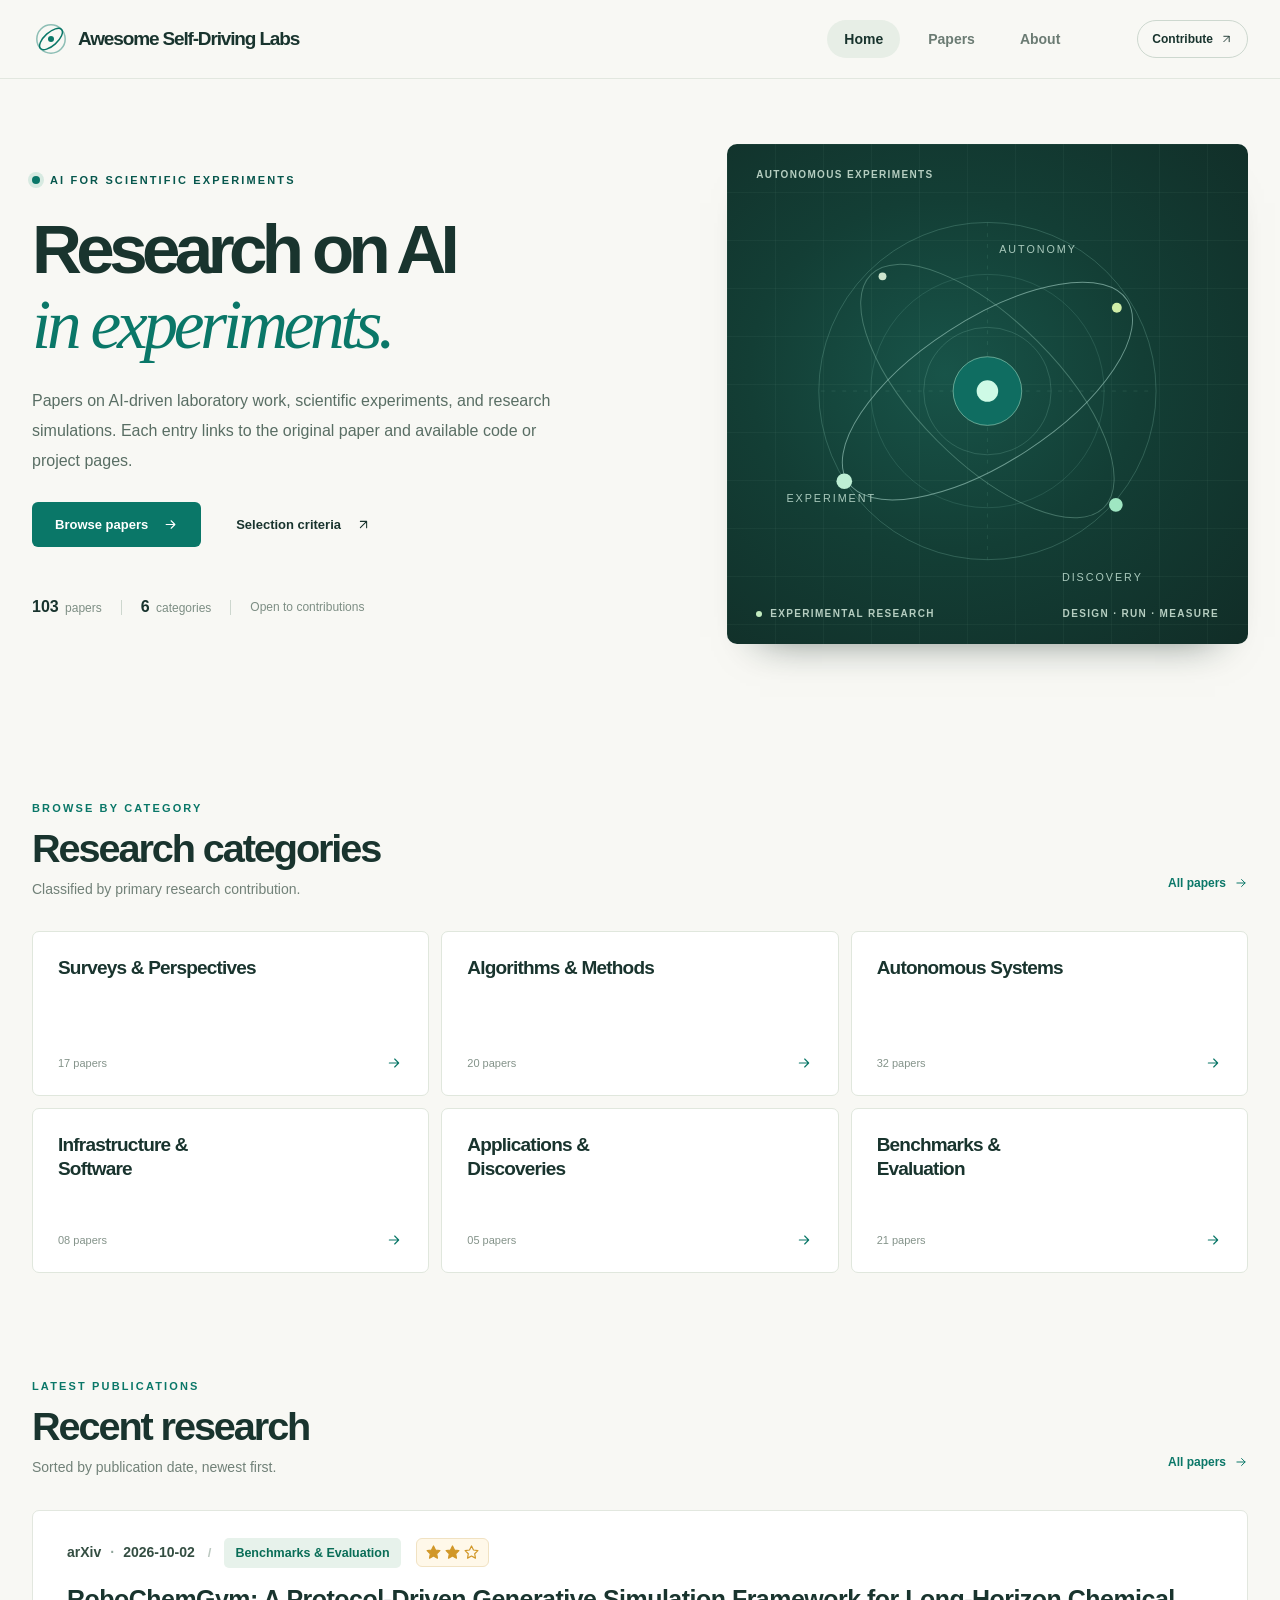
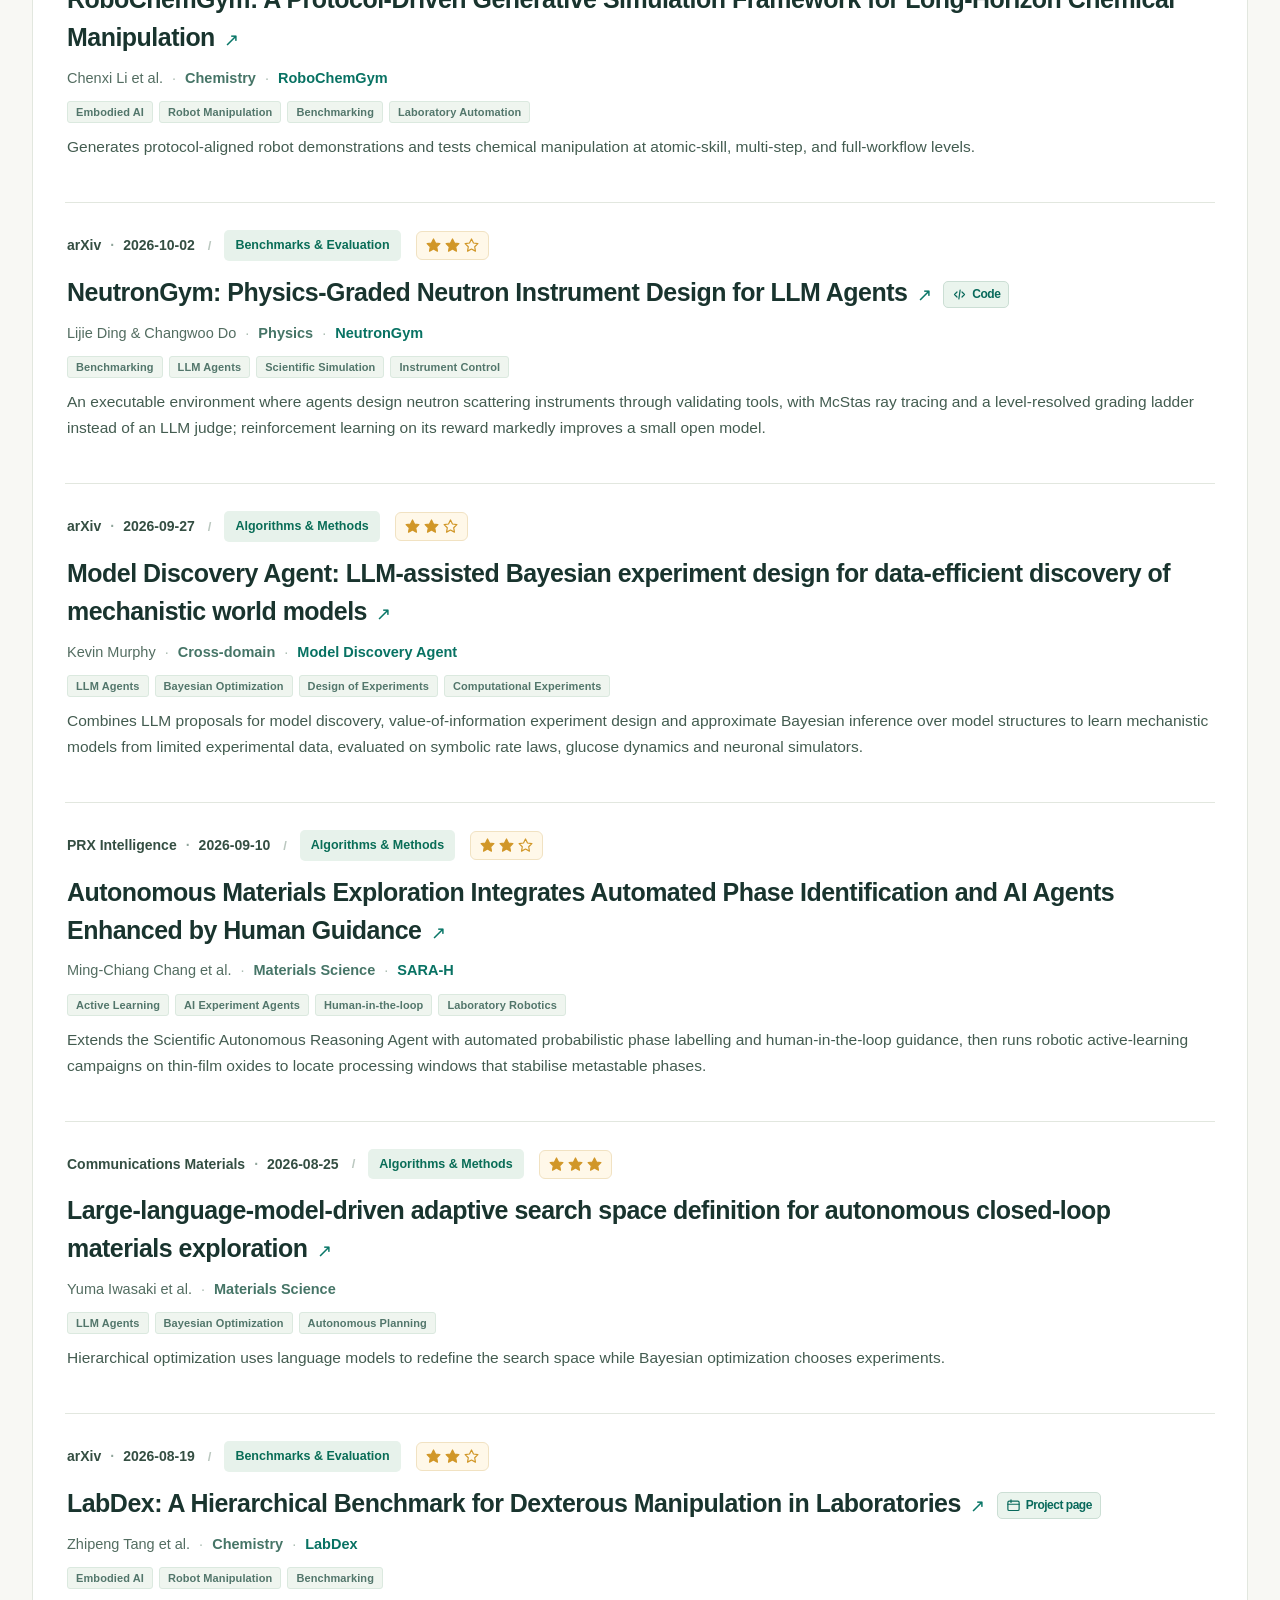
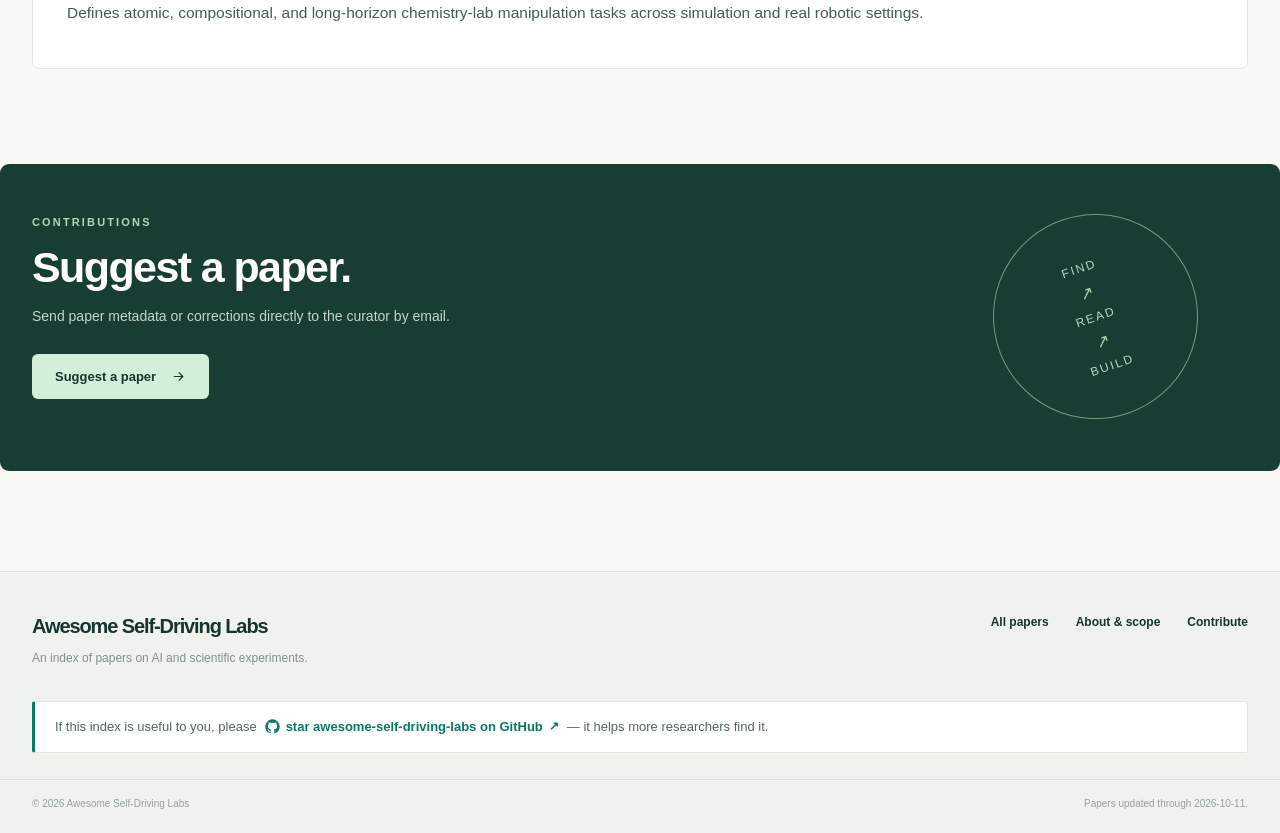
==== site/index.html @ 3bd7e4d7 "Add Awesome Self-Driving Labs paper collection site A curated index of 103 papers on AI for scientif" ====
<!doctype html><html lang="en"><head><meta charset="utf-8"><meta name="viewport" content="width=device-width, initial-scale=1"><meta name="color-scheme" content="light"><title>AI and scientific experiments · Awesome Self-Driving Labs</title><meta name="description" content="A curated index of papers on AI for real and simulated scientific experiments, laboratory robotics, and self-driving laboratories."><meta property="og:title" content="AI and scientific experiments · Awesome Self-Driving Labs"><meta property="og:description" content="A curated index of papers on AI for real and simulated scientific experiments, laboratory robotics, and self-driving laboratories."><meta property="og:type" content="website"><link rel="icon" href="assets/img/favicon.svg" type="image/svg+xml"><link rel="stylesheet" href="assets/css/styles.css"></head><body><header class="site-header"><div class="nav-inner"><a class="brand" href="index.html" aria-label="Awesome Self-Driving Labs homepage"><span class="brand-symbol" aria-hidden="true"><svg viewBox="0 0 38 38" fill="none"><circle cx="19" cy="19" r="14.2" stroke="currentColor" stroke-width="1.5" opacity=".45"/><ellipse cx="19" cy="19" rx="6.5" ry="14.2" stroke="currentColor" stroke-width="1.5" transform="rotate(48 19 19)"/><circle cx="19" cy="19" r="3" fill="currentColor"/></svg></span><span class="brand-text"><span class="brand-full">Awesome Self-Driving Labs</span><span class="brand-abbr">ASDL</span></span></a><nav class="nav-links" aria-label="Primary"><a href="index.html" class="nav-link active" aria-current=page>Home</a><a href="papers.html" class="nav-link " >Papers</a><a href="about.html" class="nav-link " >About</a></nav><a class="nav-github" href="about.html#contribute">Contribute <svg class="ico" viewBox="0 0 24 24" fill="none" stroke="currentColor" stroke-width="1.7" stroke-linecap="round" stroke-linejoin="round" aria-hidden="true"><path d="M7 17 17 7M7 7h10v10"/></svg></a></div></header><main id="main"><section class="hero wrap"><div class="hero-copy"><div class="eyebrow hero-eyebrow"><span class="pulse-dot"></span> AI FOR SCIENTIFIC EXPERIMENTS</div><h1>Research on AI<br><em>in experiments.</em></h1><p class="hero-lede">Papers on AI-driven laboratory work, scientific experiments, and research simulations. Each entry links to the original paper and available code or project pages.</p><div class="hero-actions"><a href="papers.html" class="button button-primary">Browse papers <svg class="ico" viewBox="0 0 24 24" fill="none" stroke="currentColor" stroke-width="1.7" stroke-linecap="round" stroke-linejoin="round" aria-hidden="true"><path d="M5 12h14m-6-6 6 6-6 6"/></svg></a><a href="about.html" class="button button-quiet">Selection criteria <svg class="ico" viewBox="0 0 24 24" fill="none" stroke="currentColor" stroke-width="1.7" stroke-linecap="round" stroke-linejoin="round" aria-hidden="true"><path d="M7 17 17 7M7 7h10v10"/></svg></a></div><div class="hero-foot"><span><strong>103</strong> papers</span><span class="hero-foot-sep"></span><span><strong>6</strong> categories</span><span class="hero-foot-sep"></span><span>Open to contributions</span></div></div><div class="hero-graphic" aria-hidden="true"><div class="graphic-caption">AUTONOMOUS EXPERIMENTS</div><svg class="orbital" viewBox="0 0 500 510" fill="none"><circle cx="250" cy="252" r="172" stroke="#8CCBB9" stroke-opacity=".26"/><circle cx="250" cy="252" r="119" stroke="#8CCBB9" stroke-opacity=".17"/><circle cx="250" cy="252" r="65" stroke="#8CCBB9" stroke-opacity=".22"/><path d="M80 252H420M250 80V424" stroke="#8CCBB9" stroke-opacity=".13" stroke-dasharray="4 7"/><ellipse cx="250" cy="252" rx="170" ry="73" stroke="#A6D3C6" stroke-opacity=".6" transform="rotate(-33 250 252)"/><ellipse cx="250" cy="252" rx="168" ry="72" stroke="#9CD1BE" stroke-opacity=".35" transform="rotate(45 250 252)"/><circle cx="250" cy="252" r="35" fill="#0F6D61" stroke="#B8F1D7" stroke-opacity=".5"/><circle cx="250" cy="252" r="11" fill="#CEFAE6"/><circle cx="104" cy="344" r="8" fill="#BDEFD4"/><circle cx="382" cy="167" r="5" fill="#D0EEA8"/><circle cx="381" cy="368" r="7" fill="#9FE6C2"/><circle cx="143" cy="135" r="4" fill="#CDE5CE"/><text x="262" y="111" font-size="11" fill="#A9C9BC" letter-spacing="2">AUTONOMY</text><text x="45" y="365" font-size="11" fill="#A9C9BC" letter-spacing="2">EXPERIMENT</text><text x="326" y="446" font-size="11" fill="#A9C9BC" letter-spacing="2">DISCOVERY</text></svg><div class="graphic-bottom"><span class="graphic-live"><span class="tiny-dot"></span> EXPERIMENTAL RESEARCH</span><span>DESIGN · RUN · MEASURE</span></div></div></section>
<section class="content-section wrap"><div class="section-head"><div><p class="eyebrow">BROWSE BY CATEGORY</p><h2>Research categories</h2><p class=section-sub>Classified by primary research contribution.</p></div><a class="text-link" href="papers.html">All papers <svg class="ico" viewBox="0 0 24 24" fill="none" stroke="currentColor" stroke-width="1.7" stroke-linecap="round" stroke-linejoin="round" aria-hidden="true"><path d="M5 12h14m-6-6 6 6-6 6"/></svg></a></div><div class="category-grid"><a class="category-tile" href="papers.html?category=surveys"><span class="category-name">Surveys &amp; Perspectives</span><span class="category-end">17 papers <svg class="ico" viewBox="0 0 24 24" fill="none" stroke="currentColor" stroke-width="1.7" stroke-linecap="round" stroke-linejoin="round" aria-hidden="true"><path d="M5 12h14m-6-6 6 6-6 6"/></svg></span></a><a class="category-tile" href="papers.html?category=methods"><span class="category-name">Algorithms &amp; Methods</span><span class="category-end">20 papers <svg class="ico" viewBox="0 0 24 24" fill="none" stroke="currentColor" stroke-width="1.7" stroke-linecap="round" stroke-linejoin="round" aria-hidden="true"><path d="M5 12h14m-6-6 6 6-6 6"/></svg></span></a><a class="category-tile" href="papers.html?category=systems"><span class="category-name">Autonomous Systems</span><span class="category-end">32 papers <svg class="ico" viewBox="0 0 24 24" fill="none" stroke="currentColor" stroke-width="1.7" stroke-linecap="round" stroke-linejoin="round" aria-hidden="true"><path d="M5 12h14m-6-6 6 6-6 6"/></svg></span></a><a class="category-tile" href="papers.html?category=infrastructure"><span class="category-name">Infrastructure &amp; Software</span><span class="category-end">08 papers <svg class="ico" viewBox="0 0 24 24" fill="none" stroke="currentColor" stroke-width="1.7" stroke-linecap="round" stroke-linejoin="round" aria-hidden="true"><path d="M5 12h14m-6-6 6 6-6 6"/></svg></span></a><a class="category-tile" href="papers.html?category=applications"><span class="category-name">Applications &amp; Discoveries</span><span class="category-end">05 papers <svg class="ico" viewBox="0 0 24 24" fill="none" stroke="currentColor" stroke-width="1.7" stroke-linecap="round" stroke-linejoin="round" aria-hidden="true"><path d="M5 12h14m-6-6 6 6-6 6"/></svg></span></a><a class="category-tile" href="papers.html?category=benchmarks"><span class="category-name">Benchmarks &amp; Evaluation</span><span class="category-end">21 papers <svg class="ico" viewBox="0 0 24 24" fill="none" stroke="currentColor" stroke-width="1.7" stroke-linecap="round" stroke-linejoin="round" aria-hidden="true"><path d="M5 12h14m-6-6 6 6-6 6"/></svg></span></a></div></section>
<section class="content-section wrap latest-section"><div class="section-head"><div><p class="eyebrow">LATEST PUBLICATIONS</p><h2>Recent research</h2><p class=section-sub>Sorted by publication date, newest first.</p></div><a class="text-link" href="papers.html?sort=newest">All papers <svg class="ico" viewBox="0 0 24 24" fill="none" stroke="currentColor" stroke-width="1.7" stroke-linecap="round" stroke-linejoin="round" aria-hidden="true"><path d="M5 12h14m-6-6 6 6-6 6"/></svg></a></div><div class="recent-paper-list"><article class="paper-card paper-card-compact" data-id="li-2026-robochemgym" data-category="benchmarks" data-publication="arXiv" data-publication-group="arxiv" data-domains="chemistry" data-topics="embodied-ai|robot-manipulation|benchmarking|lab-automation" data-scope="enabling" data-year="2026" data-date="2026-10-02" data-added="2026-10-11" data-value="2"><div class="paper-content"><div class="paper-overline"><span class="publication-line">arXiv <span class="pub-separator">·</span> <time datetime="2026-10-02">2026-10-02</time></span><span class="meta-split">/</span><span class="class-label">Benchmarks &amp; Evaluation</span><span class="value-stars" role="img" aria-label="Research value: 2 of 3 stars" title="Curatorial research value: 2/3 — see About for the rubric"><svg viewBox="0 0 24 24" aria-hidden="true" class="star-svg" fill="currentColor" stroke="currentColor" stroke-width="1.7" stroke-linejoin="round"><path d="m12 2.8 2.8 5.65 6.23.91-4.51 4.4 1.06 6.21L12 17.03l-5.58 2.94 1.06-6.21-4.51-4.4 6.23-.91L12 2.8Z"/></svg><svg viewBox="0 0 24 24" aria-hidden="true" class="star-svg" fill="currentColor" stroke="currentColor" stroke-width="1.7" stroke-linejoin="round"><path d="m12 2.8 2.8 5.65 6.23.91-4.51 4.4 1.06 6.21L12 17.03l-5.58 2.94 1.06-6.21-4.51-4.4 6.23-.91L12 2.8Z"/></svg><svg viewBox="0 0 24 24" aria-hidden="true" class="star-svg" fill="none" stroke="currentColor" stroke-width="1.7" stroke-linejoin="round"><path d="m12 2.8 2.8 5.65 6.23.91-4.51 4.4 1.06 6.21L12 17.03l-5.58 2.94 1.06-6.21-4.51-4.4 6.23-.91L12 2.8Z"/></svg></span></div><h3 class="paper-title"><a class="paper-main-title" href="https://arxiv.org/abs/2610.02708" target="_blank" rel="noopener noreferrer">RoboChemGym: A Protocol-Driven Generative Simulation Framework for Long-Horizon Chemical Manipulation <span class="title-outbound" aria-hidden="true">↗</span></a></h3><p class="paper-authors">Chenxi Li et al. <span class="author-divider">·</span> <span class="paper-domains">Chemistry</span> <span class="author-divider">·</span> <span class="paper-method" title="Named method or platform">RoboChemGym</span></p><div class="topic-row"><span class="topic">Embodied AI</span><span class="topic">Robot Manipulation</span><span class="topic">Benchmarking</span><span class="topic">Laboratory Automation</span></div><p class="paper-desc">Generates protocol-aligned robot demonstrations and tests chemical manipulation at atomic-skill, multi-step, and full-workflow levels.</p></div></article><article class="paper-card paper-card-compact" data-id="neutrongym-physics-graded-neutron-instrument-design-for-llm-agents" data-category="benchmarks" data-publication="arXiv" data-publication-group="arxiv" data-domains="physics" data-topics="benchmarking|llm-agents|scientific-simulation|instrument-control" data-scope="enabling" data-year="2026" data-date="2026-10-02" data-added="2026-10-11" data-value="2"><div class="paper-content"><div class="paper-overline"><span class="publication-line">arXiv <span class="pub-separator">·</span> <time datetime="2026-10-02">2026-10-02</time></span><span class="meta-split">/</span><span class="class-label">Benchmarks &amp; Evaluation</span><span class="value-stars" role="img" aria-label="Research value: 2 of 3 stars" title="Curatorial research value: 2/3 — see About for the rubric"><svg viewBox="0 0 24 24" aria-hidden="true" class="star-svg" fill="currentColor" stroke="currentColor" stroke-width="1.7" stroke-linejoin="round"><path d="m12 2.8 2.8 5.65 6.23.91-4.51 4.4 1.06 6.21L12 17.03l-5.58 2.94 1.06-6.21-4.51-4.4 6.23-.91L12 2.8Z"/></svg><svg viewBox="0 0 24 24" aria-hidden="true" class="star-svg" fill="currentColor" stroke="currentColor" stroke-width="1.7" stroke-linejoin="round"><path d="m12 2.8 2.8 5.65 6.23.91-4.51 4.4 1.06 6.21L12 17.03l-5.58 2.94 1.06-6.21-4.51-4.4 6.23-.91L12 2.8Z"/></svg><svg viewBox="0 0 24 24" aria-hidden="true" class="star-svg" fill="none" stroke="currentColor" stroke-width="1.7" stroke-linejoin="round"><path d="m12 2.8 2.8 5.65 6.23.91-4.51 4.4 1.06 6.21L12 17.03l-5.58 2.94 1.06-6.21-4.51-4.4 6.23-.91L12 2.8Z"/></svg></span></div><h3 class="paper-title"><a class="paper-main-title" href="https://arxiv.org/abs/2610.03631" target="_blank" rel="noopener noreferrer">NeutronGym: Physics-Graded Neutron Instrument Design for LLM Agents <span class="title-outbound" aria-hidden="true">↗</span></a><span class="title-resources"><a class="resource-link" href="https://github.com/ljding94/NeutronGym" target="_blank" rel="noopener noreferrer"><svg viewBox="0 0 24 24" fill="none" stroke="currentColor" stroke-width="1.9" stroke-linecap="round" stroke-linejoin="round" aria-hidden="true"><path d="m8 8-4 4 4 4m8-8 4 4-4 4m-3-11-2 14"/></svg><span>Code</span><span class="resource-outbound" aria-hidden="true">↗</span></a></span></h3><p class="paper-authors">Lijie Ding &amp; Changwoo Do <span class="author-divider">·</span> <span class="paper-domains">Physics</span> <span class="author-divider">·</span> <span class="paper-method" title="Named method or platform">NeutronGym</span></p><div class="topic-row"><span class="topic">Benchmarking</span><span class="topic">LLM Agents</span><span class="topic">Scientific Simulation</span><span class="topic">Instrument Control</span></div><p class="paper-desc">An executable environment where agents design neutron scattering instruments through validating tools, with McStas ray tracing and a level-resolved grading ladder instead of an LLM judge; reinforcement learning on its reward markedly improves a small open model.</p></div></article><article class="paper-card paper-card-compact" data-id="model-discovery-agent-llm-bayesian-experiment-design" data-category="methods" data-publication="arXiv" data-publication-group="arxiv" data-domains="cross-domain" data-topics="llm-agents|bayesian-optimization|design-of-experiments|computational-experiments" data-scope="enabling" data-year="2026" data-date="2026-09-27" data-added="2026-10-11" data-value="2"><div class="paper-content"><div class="paper-overline"><span class="publication-line">arXiv <span class="pub-separator">·</span> <time datetime="2026-09-27">2026-09-27</time></span><span class="meta-split">/</span><span class="class-label">Algorithms &amp; Methods</span><span class="value-stars" role="img" aria-label="Research value: 2 of 3 stars" title="Curatorial research value: 2/3 — see About for the rubric"><svg viewBox="0 0 24 24" aria-hidden="true" class="star-svg" fill="currentColor" stroke="currentColor" stroke-width="1.7" stroke-linejoin="round"><path d="m12 2.8 2.8 5.65 6.23.91-4.51 4.4 1.06 6.21L12 17.03l-5.58 2.94 1.06-6.21-4.51-4.4 6.23-.91L12 2.8Z"/></svg><svg viewBox="0 0 24 24" aria-hidden="true" class="star-svg" fill="currentColor" stroke="currentColor" stroke-width="1.7" stroke-linejoin="round"><path d="m12 2.8 2.8 5.65 6.23.91-4.51 4.4 1.06 6.21L12 17.03l-5.58 2.94 1.06-6.21-4.51-4.4 6.23-.91L12 2.8Z"/></svg><svg viewBox="0 0 24 24" aria-hidden="true" class="star-svg" fill="none" stroke="currentColor" stroke-width="1.7" stroke-linejoin="round"><path d="m12 2.8 2.8 5.65 6.23.91-4.51 4.4 1.06 6.21L12 17.03l-5.58 2.94 1.06-6.21-4.51-4.4 6.23-.91L12 2.8Z"/></svg></span></div><h3 class="paper-title"><a class="paper-main-title" href="https://arxiv.org/abs/2608.09696" target="_blank" rel="noopener noreferrer">Model Discovery Agent: LLM-assisted Bayesian experiment design for data-efficient discovery of mechanistic world models <span class="title-outbound" aria-hidden="true">↗</span></a></h3><p class="paper-authors">Kevin Murphy <span class="author-divider">·</span> <span class="paper-domains">Cross-domain</span> <span class="author-divider">·</span> <span class="paper-method" title="Named method or platform">Model Discovery Agent</span></p><div class="topic-row"><span class="topic">LLM Agents</span><span class="topic">Bayesian Optimization</span><span class="topic">Design of Experiments</span><span class="topic">Computational Experiments</span></div><p class="paper-desc">Combines LLM proposals for model discovery, value-of-information experiment design and approximate Bayesian inference over model structures to learn mechanistic models from limited experimental data, evaluated on symbolic rate laws, glucose dynamics and neuronal simulators.</p></div></article><article class="paper-card paper-card-compact" data-id="autonomous-materials-exploration-automated-phase-identification-ai-agents" data-category="methods" data-publication="PRX Intelligence" data-publication-group="other" data-domains="materials" data-topics="active-learning|ai-experiment-agents|human-in-the-loop|robotics" data-scope="core" data-year="2026" data-date="2026-09-10" data-added="2026-10-11" data-value="2"><div class="paper-content"><div class="paper-overline"><span class="publication-line">PRX Intelligence <span class="pub-separator">·</span> <time datetime="2026-09-10">2026-09-10</time></span><span class="meta-split">/</span><span class="class-label">Algorithms &amp; Methods</span><span class="value-stars" role="img" aria-label="Research value: 2 of 3 stars" title="Curatorial research value: 2/3 — see About for the rubric"><svg viewBox="0 0 24 24" aria-hidden="true" class="star-svg" fill="currentColor" stroke="currentColor" stroke-width="1.7" stroke-linejoin="round"><path d="m12 2.8 2.8 5.65 6.23.91-4.51 4.4 1.06 6.21L12 17.03l-5.58 2.94 1.06-6.21-4.51-4.4 6.23-.91L12 2.8Z"/></svg><svg viewBox="0 0 24 24" aria-hidden="true" class="star-svg" fill="currentColor" stroke="currentColor" stroke-width="1.7" stroke-linejoin="round"><path d="m12 2.8 2.8 5.65 6.23.91-4.51 4.4 1.06 6.21L12 17.03l-5.58 2.94 1.06-6.21-4.51-4.4 6.23-.91L12 2.8Z"/></svg><svg viewBox="0 0 24 24" aria-hidden="true" class="star-svg" fill="none" stroke="currentColor" stroke-width="1.7" stroke-linejoin="round"><path d="m12 2.8 2.8 5.65 6.23.91-4.51 4.4 1.06 6.21L12 17.03l-5.58 2.94 1.06-6.21-4.51-4.4 6.23-.91L12 2.8Z"/></svg></span></div><h3 class="paper-title"><a class="paper-main-title" href="https://doi.org/10.1103/c362-349b" target="_blank" rel="noopener noreferrer">Autonomous Materials Exploration Integrates Automated Phase Identification and AI Agents Enhanced by Human Guidance <span class="title-outbound" aria-hidden="true">↗</span></a></h3><p class="paper-authors">Ming-Chiang Chang et al. <span class="author-divider">·</span> <span class="paper-domains">Materials Science</span> <span class="author-divider">·</span> <span class="paper-method" title="Named method or platform">SARA-H</span></p><div class="topic-row"><span class="topic">Active Learning</span><span class="topic">AI Experiment Agents</span><span class="topic">Human-in-the-loop</span><span class="topic">Laboratory Robotics</span></div><p class="paper-desc">Extends the Scientific Autonomous Reasoning Agent with automated probabilistic phase labelling and human-in-the-loop guidance, then runs robotic active-learning campaigns on thin-film oxides to locate processing windows that stabilise metastable phases.</p></div></article><article class="paper-card paper-card-compact" data-id="large-language-model-driven-adaptive-search-space-definition-for-autonomous-cl" data-category="methods" data-publication="Communications Materials" data-publication-group="nature" data-domains="materials" data-topics="llm-agents|bayesian-optimization|autonomous-planning" data-scope="core" data-year="2026" data-date="2026-08-25" data-added="2026-10-11" data-value="3"><div class="paper-content"><div class="paper-overline"><span class="publication-line">Communications Materials <span class="pub-separator">·</span> <time datetime="2026-08-25">2026-08-25</time></span><span class="meta-split">/</span><span class="class-label">Algorithms &amp; Methods</span><span class="value-stars" role="img" aria-label="Research value: 3 of 3 stars" title="Curatorial research value: 3/3 — see About for the rubric"><svg viewBox="0 0 24 24" aria-hidden="true" class="star-svg" fill="currentColor" stroke="currentColor" stroke-width="1.7" stroke-linejoin="round"><path d="m12 2.8 2.8 5.65 6.23.91-4.51 4.4 1.06 6.21L12 17.03l-5.58 2.94 1.06-6.21-4.51-4.4 6.23-.91L12 2.8Z"/></svg><svg viewBox="0 0 24 24" aria-hidden="true" class="star-svg" fill="currentColor" stroke="currentColor" stroke-width="1.7" stroke-linejoin="round"><path d="m12 2.8 2.8 5.65 6.23.91-4.51 4.4 1.06 6.21L12 17.03l-5.58 2.94 1.06-6.21-4.51-4.4 6.23-.91L12 2.8Z"/></svg><svg viewBox="0 0 24 24" aria-hidden="true" class="star-svg" fill="currentColor" stroke="currentColor" stroke-width="1.7" stroke-linejoin="round"><path d="m12 2.8 2.8 5.65 6.23.91-4.51 4.4 1.06 6.21L12 17.03l-5.58 2.94 1.06-6.21-4.51-4.4 6.23-.91L12 2.8Z"/></svg></span></div><h3 class="paper-title"><a class="paper-main-title" href="https://doi.org/10.1038/s43246-026-01304-9" target="_blank" rel="noopener noreferrer">Large-language-model-driven adaptive search space definition for autonomous closed-loop materials exploration <span class="title-outbound" aria-hidden="true">↗</span></a></h3><p class="paper-authors">Yuma Iwasaki et al. <span class="author-divider">·</span> <span class="paper-domains">Materials Science</span></p><div class="topic-row"><span class="topic">LLM Agents</span><span class="topic">Bayesian Optimization</span><span class="topic">Autonomous Planning</span></div><p class="paper-desc">Hierarchical optimization uses language models to redefine the search space while Bayesian optimization chooses experiments.</p></div></article><article class="paper-card paper-card-compact" data-id="tang-2026-labdex" data-category="benchmarks" data-publication="arXiv" data-publication-group="arxiv" data-domains="chemistry" data-topics="embodied-ai|robot-manipulation|benchmarking" data-scope="enabling" data-year="2026" data-date="2026-08-19" data-added="2026-10-11" data-value="2"><div class="paper-content"><div class="paper-overline"><span class="publication-line">arXiv <span class="pub-separator">·</span> <time datetime="2026-08-19">2026-08-19</time></span><span class="meta-split">/</span><span class="class-label">Benchmarks &amp; Evaluation</span><span class="value-stars" role="img" aria-label="Research value: 2 of 3 stars" title="Curatorial research value: 2/3 — see About for the rubric"><svg viewBox="0 0 24 24" aria-hidden="true" class="star-svg" fill="currentColor" stroke="currentColor" stroke-width="1.7" stroke-linejoin="round"><path d="m12 2.8 2.8 5.65 6.23.91-4.51 4.4 1.06 6.21L12 17.03l-5.58 2.94 1.06-6.21-4.51-4.4 6.23-.91L12 2.8Z"/></svg><svg viewBox="0 0 24 24" aria-hidden="true" class="star-svg" fill="currentColor" stroke="currentColor" stroke-width="1.7" stroke-linejoin="round"><path d="m12 2.8 2.8 5.65 6.23.91-4.51 4.4 1.06 6.21L12 17.03l-5.58 2.94 1.06-6.21-4.51-4.4 6.23-.91L12 2.8Z"/></svg><svg viewBox="0 0 24 24" aria-hidden="true" class="star-svg" fill="none" stroke="currentColor" stroke-width="1.7" stroke-linejoin="round"><path d="m12 2.8 2.8 5.65 6.23.91-4.51 4.4 1.06 6.21L12 17.03l-5.58 2.94 1.06-6.21-4.51-4.4 6.23-.91L12 2.8Z"/></svg></span></div><h3 class="paper-title"><a class="paper-main-title" href="https://arxiv.org/abs/2608.18618" target="_blank" rel="noopener noreferrer">LabDex: A Hierarchical Benchmark for Dexterous Manipulation in Laboratories <span class="title-outbound" aria-hidden="true">↗</span></a><span class="title-resources"><a class="resource-link" href="https://zhipeng-tang.github.io/LabDex/" target="_blank" rel="noopener noreferrer"><svg viewBox="0 0 24 24" fill="none" stroke="currentColor" stroke-width="1.9" stroke-linecap="round" stroke-linejoin="round" aria-hidden="true"><rect x="3" y="5" width="18" height="15" rx="2"/><path d="M3 10h18M8 3v4"/></svg><span>Project page</span><span class="resource-outbound" aria-hidden="true">↗</span></a></span></h3><p class="paper-authors">Zhipeng Tang et al. <span class="author-divider">·</span> <span class="paper-domains">Chemistry</span> <span class="author-divider">·</span> <span class="paper-method" title="Named method or platform">LabDex</span></p><div class="topic-row"><span class="topic">Embodied AI</span><span class="topic">Robot Manipulation</span><span class="topic">Benchmarking</span></div><p class="paper-desc">Defines atomic, compositional, and long-horizon chemistry-lab manipulation tasks across simulation and real robotic settings.</p></div></article></div></section>
<section class="wrap cta-section"><div><p class="eyebrow">CONTRIBUTIONS</p><h2>Suggest a paper.</h2><p>Send paper metadata or corrections directly to the curator by email.</p><a href="about.html#contribute" class="button button-light">Suggest a paper <svg class="ico" viewBox="0 0 24 24" fill="none" stroke="currentColor" stroke-width="1.7" stroke-linecap="round" stroke-linejoin="round" aria-hidden="true"><path d="M5 12h14m-6-6 6 6-6 6"/></svg></a></div><div class="cta-graphic" aria-hidden="true"><span>FIND</span><i>↗</i><span>READ</span><i>↗</i><span>BUILD</span></div></section></main><footer class="site-footer"><div class="footer-inner"><div><span class="footer-brand">Awesome Self-Driving Labs</span><p>An index of papers on AI and scientific experiments.</p></div><div class="footer-right"><a href="papers.html">All papers</a><a href="about.html">About & scope</a><a href="about.html#contribute">Contribute</a></div></div><div class="footer-star"><p>If this index is useful to you, please <a href="https://github.com/yumingccc/awesome-self-driving-labs" target="_blank" rel="noopener noreferrer"><svg class="ico" viewBox="0 0 24 24" fill="currentColor" aria-hidden="true"><path d="M12 .5A11.5 11.5 0 0 0 .5 12a11.5 11.5 0 0 0 7.86 10.92c.58.1.79-.25.79-.56v-2c-3.2.7-3.88-1.54-3.88-1.54-.53-1.34-1.29-1.7-1.29-1.7-1.05-.72.08-.7.08-.7 1.16.08 1.77 1.19 1.77 1.19 1.03 1.77 2.7 1.26 3.36.96.1-.75.4-1.26.73-1.55-2.55-.29-5.23-1.28-5.23-5.7 0-1.26.45-2.29 1.19-3.1-.12-.29-.52-1.46.11-3.05 0 0 .97-.31 3.18 1.18a11 11 0 0 1 5.79 0c2.2-1.49 3.17-1.18 3.17-1.18.63 1.59.23 2.76.12 3.05.74.81 1.18 1.84 1.18 3.1 0 4.43-2.69 5.4-5.25 5.69.41.36.78 1.06.78 2.14v3.17c0 .31.2.67.8.56A11.5 11.5 0 0 0 23.5 12 11.5 11.5 0 0 0 12 .5Z"/></svg><span>star awesome-self-driving-labs on GitHub</span><span class="resource-outbound" aria-hidden="true">↗</span></a> — it helps more researchers find it.</p></div><div class="footer-bottom"><span>© 2026 Awesome Self-Driving Labs</span><span>Papers updated through 2026-10-11.</span></div></footer><script defer src="assets/js/app.js"></script></body></html>
---- site/assets/css/styles.css ----
/* Awesome Self-Driving Labs — stylesheet for the generated static site. */
[hidden]{display:none!important;}
:root{--page:#f8f8f4;--paper:#fff;--ink:#19342e;--ink-deep:#102721;--muted:#63766e;--line:#e2e7df;--accent:#0a7768;--accent-dark:#07574d;--soft:#e7f0e8;--serif:Georgia,'Times New Roman',serif;--sans:Inter,ui-sans-serif,-apple-system,BlinkMacSystemFont,'Segoe UI',Arial,sans-serif;--w:1330px;}
*{box-sizing:border-box;}
html{scroll-behavior:smooth;}
body{margin:0;background:var(--page);color:var(--ink);font-family:var(--sans);font-size:15px;-webkit-font-smoothing:antialiased;}
a{color:inherit;text-decoration:none;}
button,select{font:inherit;}
button{cursor:pointer;}
a:focus-visible,button:focus-visible,select:focus-visible{outline:3px solid #76bbaa;outline-offset:3px;}
svg{display:block;}
.ico{display:inline-block;vertical-align:middle;width:16px;height:16px;flex-shrink:0;}
p{line-height:1.7;}
.wrap{max-width:var(--w);margin:auto;padding-left:32px;padding-right:32px;}
.site-header{height:79px;background:rgba(248,248,244,.96);border-bottom:1px solid var(--line);position:relative;z-index:20;}
.nav-inner{max-width:var(--w);padding:0 32px;margin:auto;height:100%;display:flex;align-items:center;gap:40px;}
.brand{font-weight:760;font-size:21px;letter-spacing:-1.1px;display:flex;align-items:center;gap:8px;white-space:nowrap;}
.brand-symbol{width:38px;height:38px;color:var(--accent);}
.brand-symbol svg{width:100%;height:100%;}
.nav-links{display:flex;gap:11px;margin-left:auto;}
.nav-link{font-size:13px;font-weight:650;color:#6b7b73;padding:11px 17px;border-radius:100px;transition:background .18s,color .18s;}
.nav-link:hover{color:var(--accent);}
.nav-link.active{background:#e7eee6;color:var(--ink);}
.nav-github{font-size:12px;font-weight:700;border:1px solid #cdd8cf;border-radius:50px;padding:10px 14px;display:flex;align-items:center;gap:7px;color:var(--ink);margin-left:20px;}
.nav-github:hover{background:#eaf0e8;}
.nav-github .ico{width:13px;}
.hero{display:grid;grid-template-columns:minmax(0,1fr) minmax(350px,.82fr);gap:60px;align-items:center;padding-top:65px;padding-bottom:73px;}
.eyebrow{font-size:11px!important;font-weight:800!important;letter-spacing:2.15px;text-transform:uppercase;line-height:1.5;margin:0;color:var(--accent);}
.hero-eyebrow{display:flex;align-items:center;gap:10px;color:var(--accent-dark);}
.pulse-dot,.tiny-dot{width:8px;height:8px;background:var(--accent);border-radius:100%;display:inline-block;box-shadow:0 0 0 4px #d7eae1;}
h1,h2,h3,p{margin-top:0;}
.hero h1,.listing-head h1,.about-hero h1{font-size:clamp(55px,5.4vw,82px);font-weight:640;letter-spacing:-5.6px;line-height:1.085;margin:24px 0 24px;}
.hero h1 em,.listing-head h1 em{font-family:var(--serif);font-style:italic;font-weight:400;letter-spacing:-4.2px;color:var(--accent);}
.hero-lede{max-width:540px;color:#596e64;font-size:16px;line-height:1.85;margin-bottom:27px;}
.hero-actions{display:flex;align-items:center;gap:12px;flex-wrap:wrap;}
.button{display:inline-flex;align-items:center;justify-content:center;gap:15px;padding:14px 22px;font-size:13px;font-weight:740;border-radius:6px;border:1px solid transparent;white-space:nowrap;}
.button .ico{width:15px;height:15px;}
.button-primary{background:var(--accent);color:white;}
.button-primary:hover{background:var(--accent-dark);}
.button-quiet{background:none;color:var(--ink);}
.button-quiet:hover{text-decoration:underline;}
.hero-foot{display:flex;align-items:center;gap:19px;margin-top:51px;color:#7d8e84;font-size:12px;flex-wrap:wrap;}
.hero-foot strong{color:var(--ink);font-size:16px;margin-right:3px;}
.hero-foot-sep{height:15px;width:1px;background:#cdd7ce;}
.hero-graphic{height:500px;min-width:0;border-radius:10px;overflow:hidden;position:relative;background:radial-gradient(ellipse at 42% 46%,#185449 0,#133e35 46%,#112d27 100%);box-shadow:0 26px 40px -33px rgba(14,37,29,.65);}
.hero-graphic:before{content:"";position:absolute;inset:0;background-image:linear-gradient(#bbebd00b 1px,transparent 1px),linear-gradient(90deg,#bbebd00b 1px,transparent 1px);background-size:48px 48px;}
.graphic-caption,.graphic-bottom{position:absolute;left:29px;right:29px;color:#b5cdc0;display:flex;justify-content:space-between;font-size:10px;font-weight:750;letter-spacing:1.35px;}
.graphic-caption{top:25px;}
.graphic-bottom{bottom:25px;align-items:center;}
.graphic-live{display:flex;gap:8px;align-items:center;}
.graphic-live .tiny-dot{background:#c2ecc0;width:6px;height:6px;box-shadow:none;}
.orbital{position:absolute;inset:0;width:100%;height:100%;animation:enter 1.1s ease-out both;}
.content-section{padding-top:83px;padding-bottom:12px;}
.section-head{display:flex;align-items:end;justify-content:space-between;gap:20px;margin-bottom:30px;}
.section-head h2{font-size:clamp(28px,3.1vw,42px);font-weight:620;letter-spacing:-2.1px;margin:9px 0 7px;}
.section-sub{margin:0;color:#718178;font-size:14px;}
.text-link{display:inline-flex;align-items:center;gap:8px;font-size:12px;color:var(--accent);font-weight:800;padding-bottom:10px;white-space:nowrap;}
.text-link:hover{text-decoration:underline;}
.text-link .ico{width:14px;}
.category-grid{display:grid;grid-template-columns:repeat(3,1fr);gap:12px;}
.category-tile{padding:24px 25px;min-height:165px;background:#fff;border:1px solid #e0e7dd;border-radius:7px;display:flex;flex-direction:column;justify-content:space-between;transition:transform .18s,border-color .18s,box-shadow .18s;}
.category-tile:hover{transform:translateY(-3px);border-color:#98bcab;box-shadow:0 14px 35px -30px #0d5740;}
.category-name{font-size:19px;font-weight:700;letter-spacing:-.8px;line-height:1.25;max-width:205px;}
.category-end{color:#84938a;font-size:11px;display:flex;align-items:center;justify-content:space-between;}
.category-end .ico{color:var(--accent);width:18px;}
.paper-card{display:flex;align-items:flex-start;gap:22px;padding:30px 1px 29px;border-bottom:1px solid var(--line);}
.paper-card:last-child{border-bottom:0;}
.paper-content{flex:1;min-width:0;}
.paper-overline{display:flex;gap:9px;align-items:center;flex-wrap:wrap;font-size:11px;color:#8b9a91;font-weight:600;letter-spacing:.2px;}
.class-label{color:var(--accent);font-weight:780;}
.paper-title{font-size:20px;font-weight:685;letter-spacing:-.55px;line-height:1.4;margin:10px 0 7px;}
.paper-title a:hover{color:var(--accent);}
.paper-authors{font-size:12px;color:#829087;margin-bottom:11px;line-height:1.6;}
.paper-desc{color:#53675c;line-height:1.68;font-size:13px;max-width:760px;margin:0 0 14px;}
.topic-row{display:flex;gap:6px;flex-wrap:wrap;align-items:center;}
.topic{font-size:10px;font-weight:650;letter-spacing:.12px;color:#52766b;border:1px solid #dbe9df;border-radius:3px;background:#eff5ef;padding:5px 8px;}
.latest-section{padding-top:93px;padding-bottom:95px;}
.cta-section{display:flex;background:#183e34;color:white;border-radius:9px;justify-content:space-between;gap:50px;padding-top:50px;padding-bottom:52px;margin-bottom:100px;position:relative;overflow:hidden;}
.cta-section h2{font-size:43px;line-height:1.12;letter-spacing:-2.2px;margin:12px 0 14px;}
.cta-section p:not(.eyebrow){color:#c2d6c9;max-width:490px;font-size:14px;}
.cta-section .eyebrow{color:#abdbb6;}
.button-light{background:#d3efda;color:#13362d;margin-top:11px;}
.button-light:hover{background:white;}
.cta-graphic{margin:auto 50px auto auto;border:1px solid #6b9d80;border-radius:50%;width:205px;height:205px;display:flex;align-items:center;justify-content:center;flex-direction:column;gap:8px;transform:rotate(-19deg);font-size:12px;letter-spacing:2px;color:#b8d6c0;}
.cta-graphic i{font-size:17px;font-style:normal;color:#9bceaa;}
.site-footer{background:#f0f3ed;border-top:1px solid #dce5d9;}
.footer-inner{max-width:var(--w);padding:43px 32px 32px;margin:auto;display:flex;justify-content:space-between;gap:30px;}
.footer-brand{font-size:22px;letter-spacing:-1px;font-weight:750;}
.footer-inner p{font-size:12px;color:#819086;margin-top:10px;margin-bottom:0;}
.footer-right{display:flex;gap:27px;font-size:12px;font-weight:700;align-items:start;}
.footer-right a:hover{color:var(--accent);}
.footer-bottom{border-top:1px solid #dae3d8;max-width:var(--w);margin:auto;padding:18px 32px 24px;display:flex;justify-content:space-between;gap:20px;color:#93a199;font-size:10px;}
.listing-hero{padding-top:68px;padding-bottom:49px;}
.listing-head{display:flex;justify-content:space-between;align-items:end;gap:30px;}
.listing-head h1{font-size:69px;margin:16px 0 15px;}
.listing-head p{font-size:14px;color:#687c70;max-width:650px;line-height:1.75;margin:0;}
.collection-stamp{min-width:170px;display:flex;gap:13px;align-items:center;border-left:1px solid #d5ded3;padding-left:20px;margin-bottom:8px;}
.stamp-number{font-family:var(--serif);font-size:55px;line-height:1;color:var(--accent);letter-spacing:-3px;}
.collection-stamp>span:last-child{font-size:10px;line-height:1.55;letter-spacing:1.2px;font-weight:750;color:#84978b;}
.browser{display:grid;grid-template-columns:258px minmax(0,1fr);gap:51px;padding-bottom:100px;align-items:start;}
.filter-sidebar{border:1px solid #dfe6dc;background:#fff;border-radius:8px;padding:25px 22px 23px;position:sticky;top:20px;}
.filter-top{display:flex;align-items:center;justify-content:space-between;margin-bottom:27px;}
.filter-top h2{font-size:17px;letter-spacing:-.5px;margin:0;}
.reset-btn{border:0;background:none;color:var(--accent);font-size:11px;font-weight:700;}
.reset-btn:hover{text-decoration:underline;}
.control-label{display:block;color:#66786c;text-transform:uppercase;font-size:10px;font-weight:820;letter-spacing:1.4px;margin-bottom:9px;}
.select-control{display:block;width:100%;height:42px;border:1px solid #dee6dd;background:#fbfcfa;color:#2b473a;border-radius:4px;font-size:12px;outline:none;padding:0 11px;margin-bottom:24px;}
.select-control:focus,.sort-control:focus{border-color:#82b4a2;}
.browser-main{min-width:0;}
.results-toolbar{display:flex;align-items:end;justify-content:space-between;gap:20px;padding-bottom:17px;border-bottom:1px solid #d6e1d7;}
.results-toolbar h2{font-size:26px;letter-spacing:-1px;font-weight:680;margin:0;}
.sort-inline{color:#829388;display:flex;align-items:center;gap:9px;font-size:12px;font-weight:650;white-space:nowrap;}
.sort-control{border:1px solid #dce5dd;border-radius:4px;padding:9px 11px;background:white;color:#315246;font-weight:700;font-size:12px;}
.active-filters{display:flex;gap:6px;flex-wrap:wrap;margin:14px 0 0;}
.active-filters[hidden]{display:none;}
.active-filters span{background:#e5eee6;border:1px solid #d8e7dc;border-radius:4px;color:#537569;padding:5px 8px;font-size:11px;}
.papers-list .paper-card{padding:25px 0;}
.papers-list .paper-card:first-child{padding-top:29px;}
.papers-list .paper-title{font-size:18px;}
.papers-list .paper-desc{font-size:12.5px;}
.pagination-bar{display:flex;align-items:center;justify-content:space-between;margin-top:27px;font-size:12px;color:#748c7c;}
.page-btn{border:1px solid #dce6da;background:white;color:var(--ink);border-radius:5px;padding:10px 15px;font-weight:700;font-size:12px;}
.page-btn:disabled{cursor:not-allowed;opacity:.32;}
.empty-state{background:#eef4ed;padding:60px 20px;text-align:center;margin-top:25px;border-radius:7px;}
.empty-state[hidden]{display:none;}
.empty-state>span{font-family:var(--serif);font-size:45px;color:var(--accent);}
.empty-state h3{font-size:21px;margin:5px 0;}
.empty-state p{font-size:13px;color:#778b7d;}
.about-hero{padding-top:88px;padding-bottom:85px;}
.about-hero h1{margin-top:16px;}
.about-hero>p:last-child{max-width:700px;font-size:19px;line-height:1.8;color:#597062;}
.about-content{border-top:1px solid #dce5dc;padding-top:60px;padding-bottom:110px;display:grid;grid-template-columns:260px minmax(0,1fr);gap:80px;}
.about-body{max-width:750px;}
.about-block{margin-bottom:75px;scroll-margin-top:25px;}
.about-block h2{font-size:34px;font-weight:650;letter-spacing:-1.7px;line-height:1.25;margin:12px 0 20px;}
.about-block p:not(.eyebrow){color:#60776a;font-size:15px;line-height:1.85;}
.scope-card{background:white;border:1px solid #e0e8dc;border-left:3px solid var(--accent);border-radius:3px;padding:20px 22px;margin-top:11px;}
.scope-card>span{font-size:10px;color:var(--accent);font-weight:850;letter-spacing:1.8px;}
.scope-card p{margin:8px 0 0;font-size:13px!important;}
.scope-out{border-left-color:#b5afa1;}
.scope-out>span{color:#938878;}
@media(max-width:1050px){.hero{gap:24px;}.hero h1{font-size:62px;}.hero-graphic{height:440px;}.browser{gap:27px;grid-template-columns:220px 1fr;}.category-name{font-size:17px;}}
@media(max-width:760px){.wrap{padding-left:20px;padding-right:20px;}.site-header{height:67px;}.nav-inner{padding:0 20px;gap:12px;}.brand{font-size:18px;}.brand-symbol{width:31px;height:31px;}.nav-links{gap:1px;}.nav-link{font-size:12px;padding:8px 9px;}.nav-github{display:none;}.hero{grid-template-columns:1fr;padding-top:49px;padding-bottom:40px;}.hero h1{font-size:clamp(52px,11vw,78px);letter-spacing:-3.8px;}.hero h1 em{letter-spacing:-3.4px;}.hero-foot{margin-top:31px;}.hero-graphic{height:320px;max-width:none;}.orbital{max-width:430px;left:50%;transform:translateX(-50%);animation:none;}.content-section{padding-top:64px;}.category-grid{grid-template-columns:repeat(2,1fr);}.section-head{align-items:start;}.section-head h2{font-size:32px;}.latest-section{padding-top:69px;}.cta-section{padding:33px 25px;margin-left:20px;margin-right:20px;margin-bottom:60px;}.cta-graphic{display:none;}.footer-inner{padding:34px 20px;display:block;}.footer-right{margin-top:23px;flex-wrap:wrap;}.footer-bottom{padding:17px 20px;flex-direction:column;gap:4px;}.listing-hero{padding-top:45px;}.listing-head h1{font-size:54px;letter-spacing:-3.4px;}.collection-stamp{display:none;}.browser{grid-template-columns:1fr;gap:27px;}.filter-sidebar{position:relative;top:auto;display:grid;grid-template-columns:repeat(2,minmax(0,1fr));column-gap:15px;}.filter-top{grid-column:1/-1;}.select-control{margin-bottom:18px;}.filter-sidebar label{align-self:end;}.filter-sidebar{display:block;}.browser-main{width:100%;}.about-hero{padding-top:57px;padding-bottom:52px;}.about-hero h1{font-size:60px;}.about-content{grid-template-columns:1fr;gap:15px;}.about-block h2{font-size:30px;}}
@media(max-width:460px){.brand{font-size:16px;}.brand-symbol{width:27px;height:27px;}.nav-link{padding:6px 7px;font-size:11px;}.hero-graphic{height:280px;}.hero h1{font-size:49px;letter-spacing:-2.8px;}.hero h1 em{letter-spacing:-2px;}.hero-actions{display:grid;grid-template-columns:1fr;}.hero-actions .button{width:100%;}.hero-foot{gap:9px;}.hero-foot-sep{display:none;}.hero-foot>span:last-child{display:none;}.category-grid{grid-template-columns:1fr;}.category-tile{min-height:126px;}.paper-card{gap:10px;}.paper-title,.papers-list .paper-title{font-size:17px;}.paper-overline{gap:7px;}.paper-desc{font-size:12px;}.section-head{display:block;}.section-head .text-link{margin-top:13px;}.filter-sidebar{padding:20px;}.sort-inline{gap:6px;}.sort-control{max-width:130px;font-size:11px;}.cta-section h2{font-size:36px;}}
body{font-size:16px;}
.nav-link{font-size:14px;}
.paper-card{padding:28px 1px 30px;gap:23px;}
.paper-card-compact{padding:29px 2px 31px;}
.paper-overline{font-size:14px;font-weight:675;letter-spacing:0;gap:12px;line-height:1.5;color:#506c60;}
.publication-line{font-weight:750;color:#344e42;}
.pub-separator{padding:0 4px;color:#90a59b;}
.meta-split{color:#bbc8c0;font-size:13px;}
.class-label{font-size:12px;background:#e7f2eb;padding:4px 9px;border-radius:5px;color:#096d57;}
.paper-title,.papers-list .paper-title{font-size:clamp(21px,2vw,25px);line-height:1.33;font-weight:725;margin:13px 0 10px;letter-spacing:-.55px;}
.paper-title a{text-decoration:none;text-underline-offset:4px;}
.paper-title a:hover{text-decoration:underline;}
.title-outbound{font-size:.71em;color:var(--accent);font-weight:500;padding-left:3px;}
.paper-authors{font-size:14px;line-height:1.55;margin-bottom:12px;color:#5b7367;}
.paper-desc,.papers-list .paper-desc{font-size:15px;line-height:1.7;max-width:830px;margin-bottom:16px;color:#435c50;}
.topic{font-size:12px;padding:6px 10px;font-weight:650;}
.latest-section{padding-top:93px;padding-bottom:95px;}
.papers-list .paper-card{padding-top:29px;padding-bottom:30px;}
.results-toolbar h2{font-size:27px;}
.control-label{font-size:14px;}
.select-control,.sort-control{font-size:14px;}
.about-block p{font-size:16px;}
@media(max-width:760px){body{font-size:15px;}.paper-title,.papers-list .paper-title{font-size:21px;}.paper-overline{font-size:13px;}.paper-desc,.papers-list .paper-desc{font-size:14px;}.paper-authors{font-size:13px;}.topic{font-size:11.5px;}.nav-link{font-size:13px;}}
@media(max-width:460px){.paper-card{gap:12px;}.paper-title,.papers-list .paper-title{font-size:20px;}.paper-desc,.papers-list .paper-desc{font-size:14px;}.paper-overline{font-size:12.5px;gap:8px;}.paper-card-compact{padding:24px 1px 25px;}}
.recent-paper-list{background:white;border:1px solid var(--line);border-radius:7px;padding:0 32px;}
@media(max-width:760px){.recent-paper-list{padding:0 20px;}}
.paper-domains{color:#467567;font-weight:620;}
.author-divider{color:#abbdb2;padding:0 5px;}
.paper-card,.paper-card-compact{gap:21px;padding:27px 2px 29px;}
.paper-content{flex:1;min-width:0;width:100%;}
.paper-overline{display:flex;align-items:center;flex-wrap:wrap;column-gap:13px;row-gap:8px;font-size:14px;}
.publication-line{display:inline-flex;align-items:baseline;gap:5px;white-space:nowrap;font-weight:750;}
.class-label{font-size:12.5px;padding:6px 11px;white-space:nowrap;}
.value-stars{display:inline-flex;align-items:center;gap:2px;color:#D19728;background:#fff8e9;border:1px solid #f1e2c2;border-radius:6px;padding:5px 8px;margin-left:2px;white-space:nowrap;}
.star-svg{width:17px;height:17px;}
.paper-title,.papers-list .paper-title{font-size:clamp(21px,1.95vw,26px);line-height:1.35;letter-spacing:-.5px;margin:13px 0 8px;}
.paper-authors{font-size:15px;margin-bottom:11px;}
.paper-desc,.papers-list .paper-desc{max-width:none;width:100%;font-size:16px;line-height:1.66;margin-bottom:13px;}
.resource-link{display:inline-flex;align-items:center;gap:6px;color:var(--accent);font-size:13px;font-weight:780;white-space:nowrap;padding:4px 0;}
.resource-link:hover{text-decoration:underline;text-underline-offset:3px;}
.resource-link svg{width:17px;height:17px;flex-shrink:0;}
.resource-outbound{font-size:12px;font-weight:400;}
.papers-list .paper-card{padding:27px 0 29px;}
@media(max-width:760px){.paper-card,.paper-card-compact{gap:12px;}.paper-title,.papers-list .paper-title{font-size:21px;}.paper-desc,.papers-list .paper-desc{font-size:15px;}.paper-authors{font-size:14px;}.paper-overline{font-size:12.5px;gap:7px;}.class-label{font-size:11px;}.star-svg{height:14px;width:14px;}.resource-link{font-size:12.5px;}}
@media(max-width:460px){.publication-line{white-space:normal;gap:3px;}.meta-split{display:none;}.paper-title,.papers-list .paper-title{font-size:19px;}.paper-overline{gap:5px;}.paper-desc,.papers-list .paper-desc{font-size:14px;line-height:1.65;}.value-stars{padding:4px 6px;}}
.listing-head h1{font-size:clamp(39px,4.7vw,67px);white-space:nowrap;letter-spacing:-3px;line-height:1.1;margin:18px 0 17px;}
.listing-head h1 em{font-family:var(--serif);font-weight:400;color:var(--accent);letter-spacing:-2.5px;}
.listing-head p{font-size:17px;max-width:none;color:#576f60;line-height:1.55;}
.listing-hero{padding-top:52px;padding-bottom:42px;}
.collection-stamp>span:last-child{font-size:12px;letter-spacing:.8px;}
.hero-copy h1{max-width:840px;}
.cta-section h2{font-size:43px;letter-spacing:-1.6px;}
.cta-section .eyebrow{font-size:11px;}
.about-hero h1{font-size:clamp(45px,6vw,75px);line-height:1.12;letter-spacing:-3px;margin:15px 0 15px;}
.about-hero>p:last-child{font-size:17px;line-height:1.6;max-width:750px;}
@media(max-width:1100px){.listing-head h1{font-size:clamp(33px,5vw,54px);}.collection-stamp{min-width:125px;}}
@media(max-width:760px){.listing-head h1{white-space:normal;letter-spacing:-2px;font-size:clamp(40px,8vw,53px);}.listing-head h1 em{letter-spacing:-1.8px;}.listing-head p{font-size:15px;}.listing-hero{padding-top:45px;}.about-hero h1{font-size:clamp(38px,9vw,60px);}}
.preprint-note{font-weight:500;color:#758b7b;font-size:11px;}
.paper-card{gap:0;}
.category-tile{gap:16px;}
.paper-title{line-height:1.52;}
.paper-main-title{font-weight:700;}
.title-resources{display:inline-flex;vertical-align:middle;align-items:center;gap:7px;margin-left:12px;white-space:nowrap;}
.title-resources .resource-link{display:inline-flex;align-items:center;gap:5px;padding:5px 8px;border:1px solid #cbded4;border-radius:5px;background:#eaf4ed;color:#08695b;font-size:12px;font-weight:750;line-height:1.1;white-space:nowrap;vertical-align:middle;}
.title-resources .resource-link:hover{background:#d8ebe1;text-decoration:none;border-color:#88bca7;}
.title-resources .resource-link svg{width:15px;height:15px;}
.title-resources .resource-outbound{display:none;}
.paper-authors{font-size:14.5px;line-height:1.8;margin-top:7px;margin-bottom:10px;color:#536d61;}
.paper-method{color:#087263;font-weight:750;white-space:normal;overflow-wrap:normal;}
.paper-desc{font-size:15.5px;line-height:1.68;}
@media(max-width:760px){.title-resources{margin-left:7px;gap:5px;}.title-resources .resource-link{padding:4px 6px;font-size:11px;}.title-resources .resource-link svg{height:14px;width:14px;}.paper-authors{font-size:13.5px;}}
.about-content{display:block;max-width:1090px;padding-top:50px;}
.about-body{max-width:900px;margin:0 auto;}
.about-block{margin-bottom:66px;}
.contribution-email{color:var(--accent);font-weight:740;text-decoration:underline;text-underline-offset:3px;overflow-wrap:anywhere;}
.submission-form{border:1px solid var(--line);background:#fff;border-radius:9px;padding:30px;margin-top:27px;}
.form-heading h3{font-size:21px;letter-spacing:-.5px;margin:0 0 5px;}
.form-heading p{font-size:13px!important;line-height:1.6!important;margin:0 0 23px;}
.submission-grid{display:grid;grid-template-columns:repeat(2,minmax(0,1fr));gap:17px 19px;}
.submission-field{display:flex;flex-direction:column;gap:8px;min-width:0;}
.submission-field.full{grid-column:1/-1;}
.submission-field label{font-size:13px;font-weight:720;color:var(--ink);}
.submission-field label span{font-weight:480;color:var(--muted);}
.submission-field input,.submission-field select,.submission-field textarea{width:100%;min-width:0;min-height:45px;border:1px solid #d5e0d6;border-radius:5px;background:var(--page);color:var(--ink);padding:11px 12px;font-size:14px;line-height:1.45;font-family:var(--sans);}
.submission-field textarea{min-height:110px;resize:vertical;}
.submission-field input::placeholder,.submission-field textarea::placeholder{color:#84958c;}
.submission-field input:focus-visible,.submission-field select:focus-visible,.submission-field textarea:focus-visible{outline:2px solid #4da38c;outline-offset:2px;}
.submission-actions{display:flex;flex-wrap:wrap;gap:12px;margin-top:24px;}
.submission-actions .button{font-size:14px;}
.submission-note{font-size:13px!important;line-height:1.6!important;margin:17px 0 0;}
.submission-note a{color:var(--accent);text-decoration:underline;text-underline-offset:2px;overflow-wrap:anywhere;}
.submission-feedback{font-size:13px!important;font-weight:650;color:var(--accent)!important;min-height:0;margin:8px 0 0;}
.submission-feedback:empty{display:none;}
@media(max-width:760px){.about-content{padding-top:28px;}.about-body{max-width:100%;}.submission-form{padding:20px;}.submission-grid{grid-template-columns:1fr;gap:15px;}.submission-field.full{grid-column:auto;}.about-block h2{font-size:29px;}}
@media(max-width:460px){.submission-actions{display:grid;grid-template-columns:1fr;}.submission-actions .button{width:100%;}}
.submission-manual-copy[hidden]{display:none;}
.submission-manual-copy{margin-top:16px;padding:14px;background:#eff5ef;border:1px solid #d5e5d8;border-radius:6px;}
.submission-manual-copy label{font-size:13px;font-weight:700;color:var(--ink);display:block;margin-bottom:8px;}
.submission-manual-copy textarea{width:100%;min-height:160px;border:1px solid #cdded1;border-radius:5px;background:white;color:var(--ink);padding:12px;font:13px/1.6 ui-monospace,SFMono-Regular,Consolas,monospace;resize:vertical;}
.footer-star{max-width:var(--w);margin:auto;padding:0 32px 26px;}
.footer-star p{display:flex;align-items:center;gap:8px;flex-wrap:wrap;margin:0;background:#fff;border:1px solid #e0e8dc;border-left:3px solid var(--accent);border-radius:3px;padding:15px 20px;font-size:13px;line-height:1.6;color:#526a59;}
.footer-star a{display:inline-flex;align-items:center;gap:6px;color:var(--accent);font-weight:780;}
.footer-star a:hover{text-decoration:underline;text-underline-offset:3px;text-decoration-thickness:1.5px;}
.footer-star .ico{width:15px;height:15px;}
.footer-star .resource-outbound{font-weight:600;}
@media(max-width:760px){.footer-star{padding:0 20px 22px;}.footer-star p{font-size:12.5px;padding:14px 16px;}}
.brand{font-size:19px;letter-spacing:-1.15px;}
.brand-text{display:inline-flex;align-items:baseline;}
.brand-abbr{display:none;}
.footer-brand{font-size:20px;letter-spacing:-1.1px;}
@media(max-width:1080px){.brand-full{display:none;}.brand-abbr{display:inline;}}
@media(max-width:760px){.brand{font-size:17px;}.brand-symbol{width:29px;height:29px;}.footer-brand{font-size:18px;}}
.paper-card .topic-row{margin:0 0 12px;}
.paper-card-compact .topic-row{margin-bottom:11px;}
@media(max-width:760px){.paper-card .topic-row{margin-bottom:10px;}}
.paper-card .topic,.paper-card-compact .topic{font-size:11px;font-weight:650;padding:4px 8px;letter-spacing:.1px;}
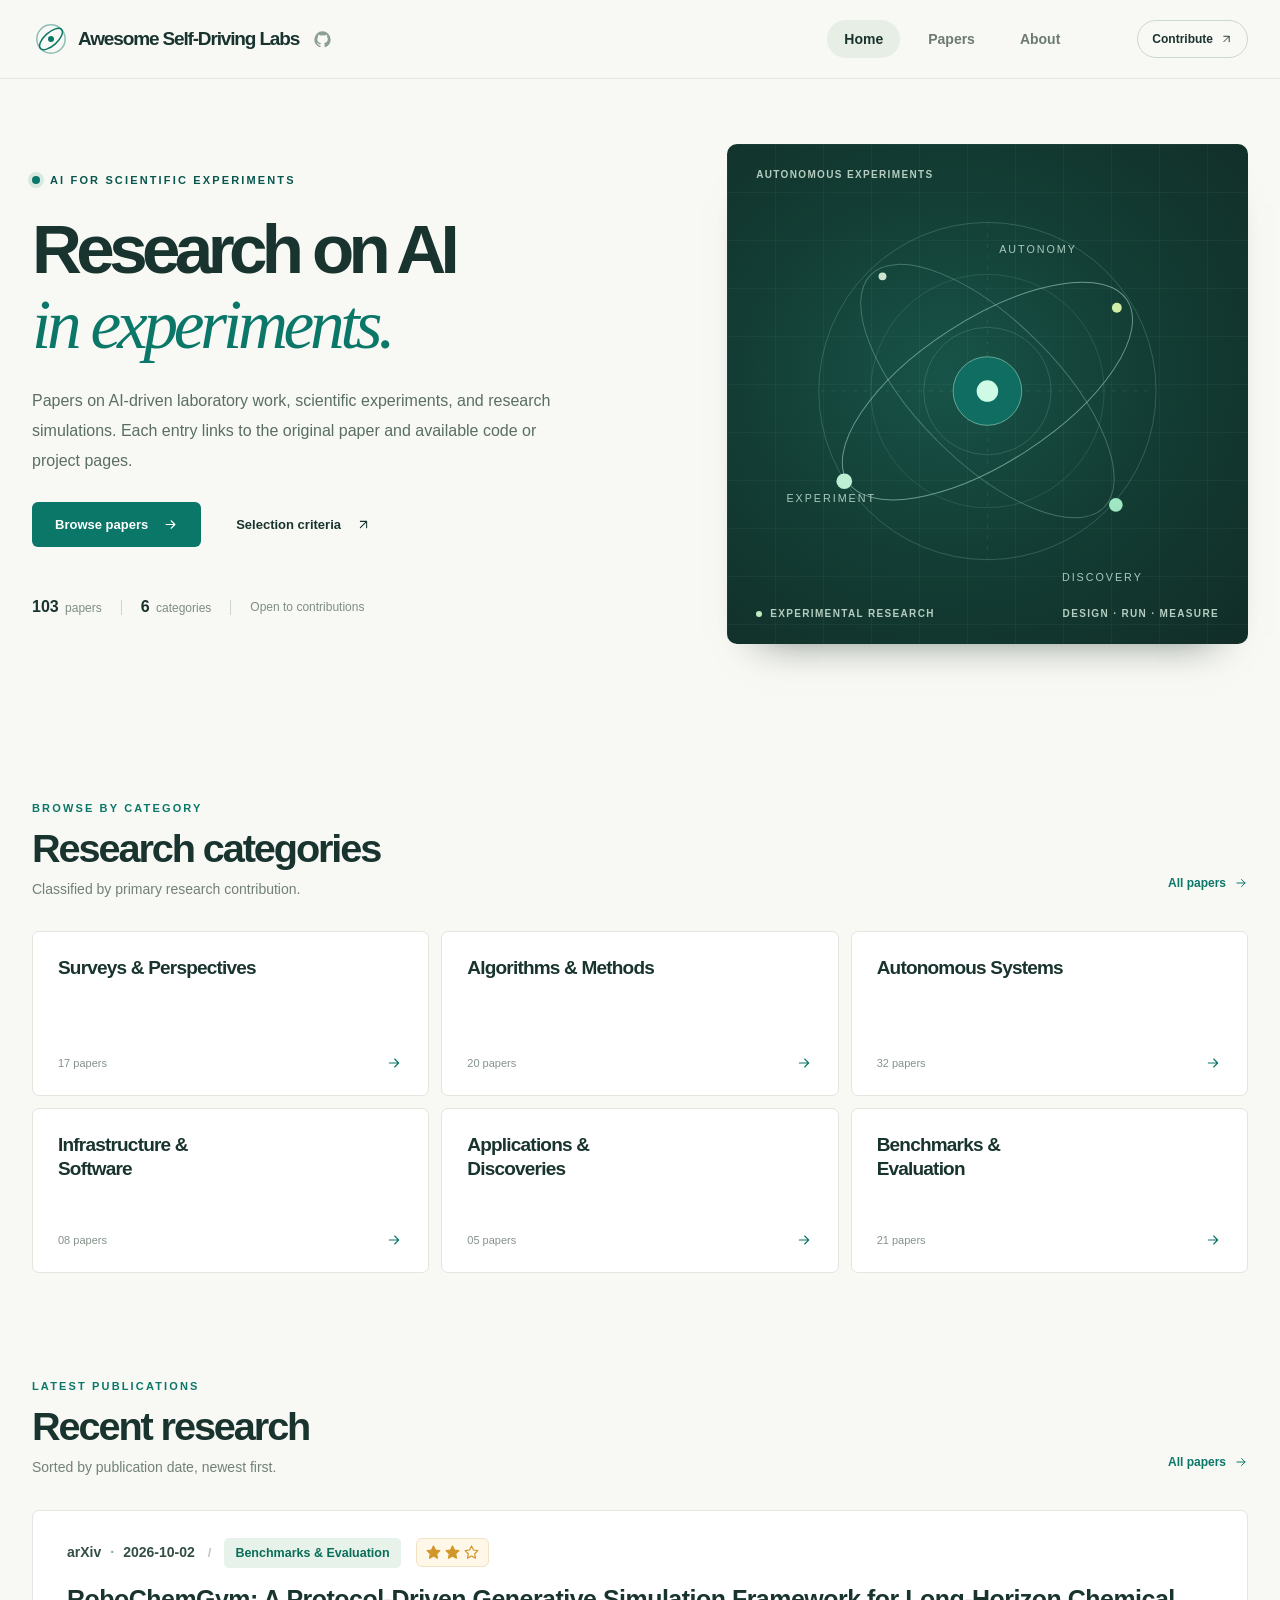
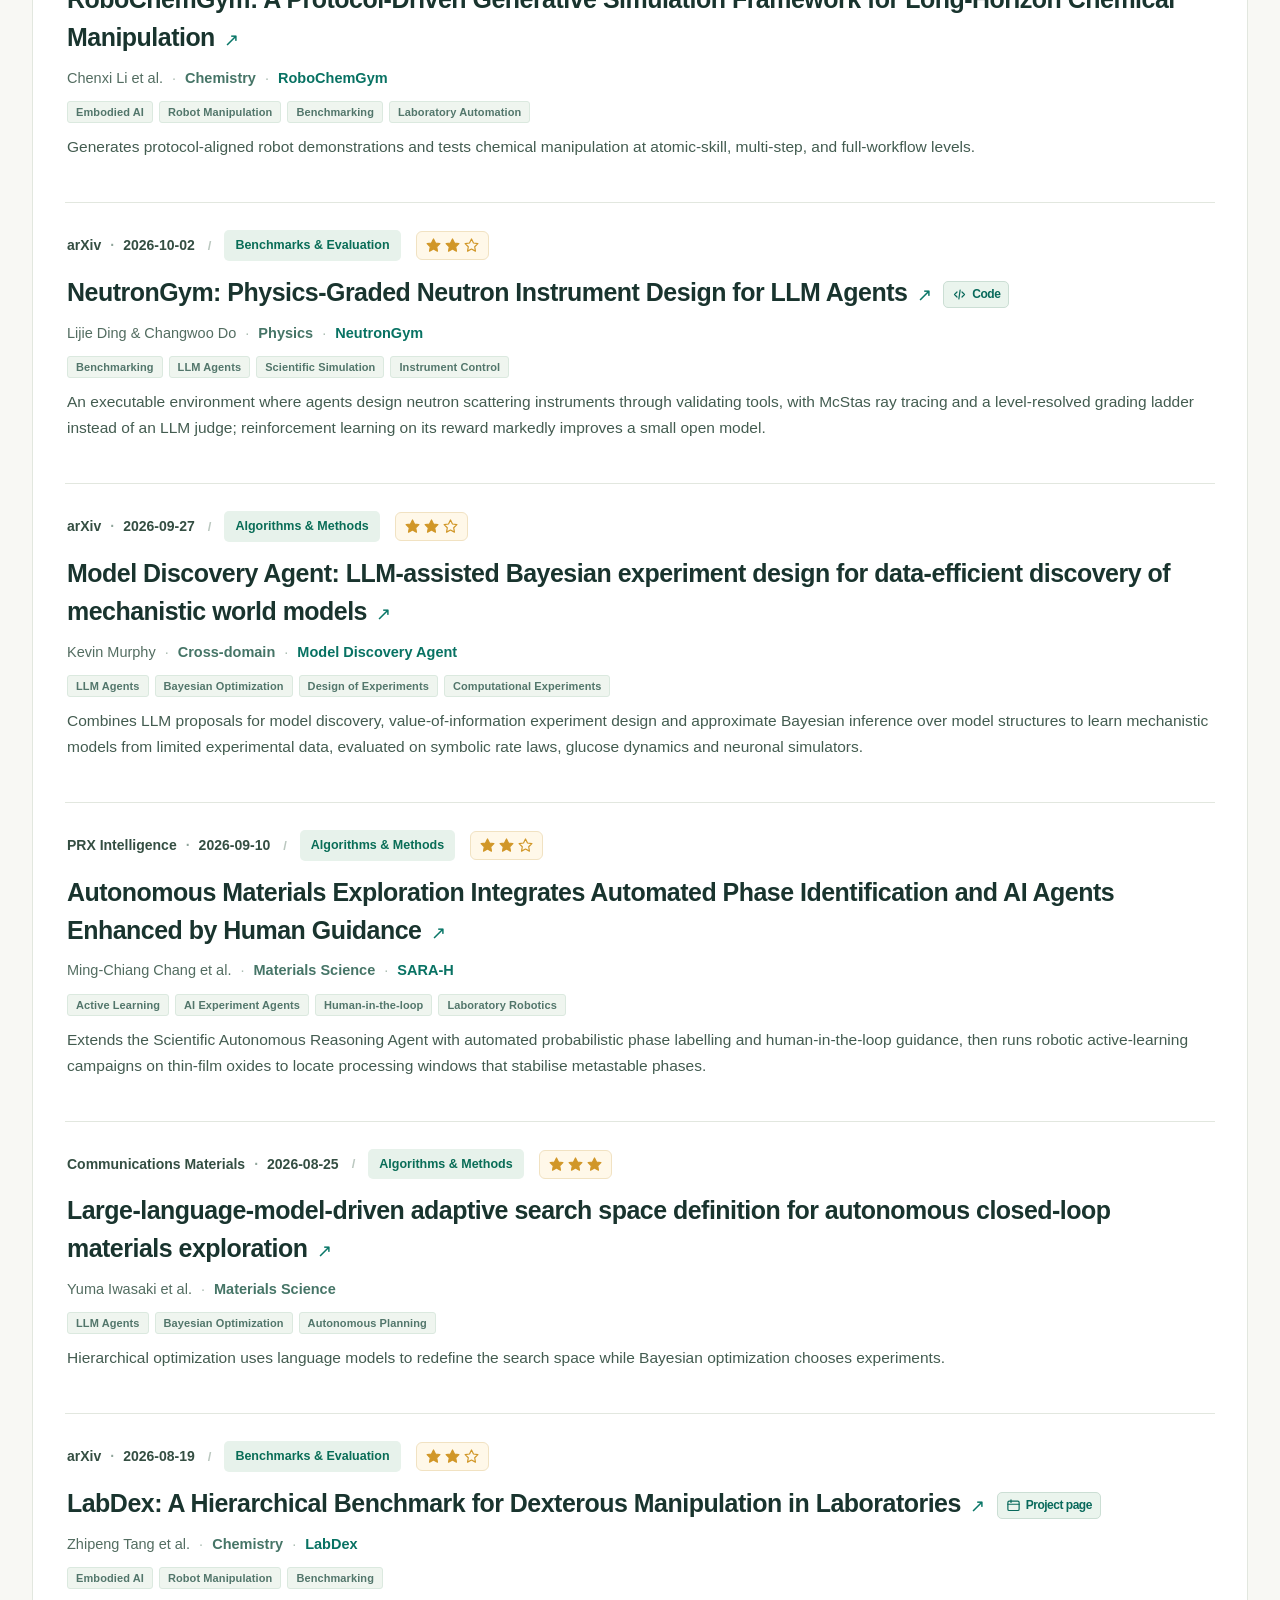
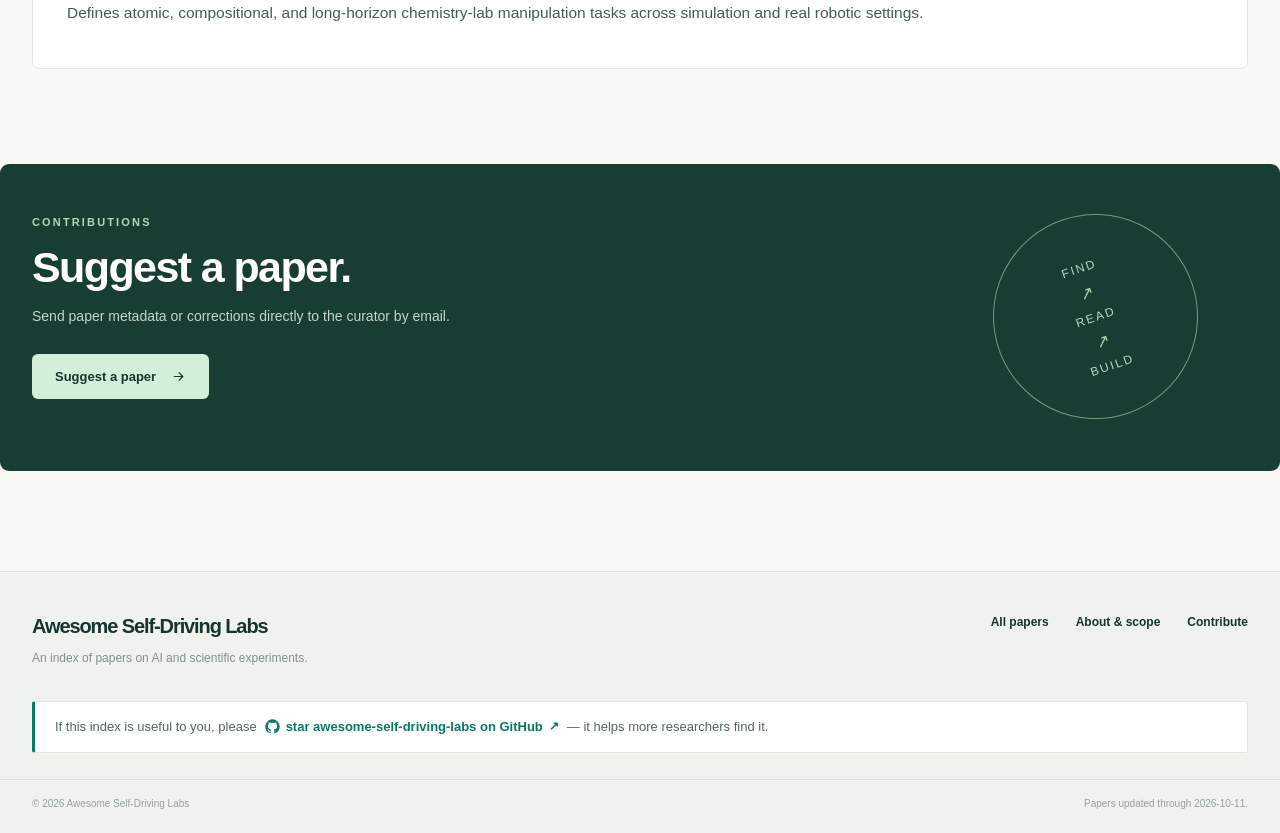
==== commit 7817ecad: "Link the public repository from beside the site name The header wordmark now carries a GitHub mark p" ====
--- a/site/index.html
+++ b/site/index.html
@@ -1,4 +1,4 @@
-<!doctype html><html lang="en"><head><meta charset="utf-8"><meta name="viewport" content="width=device-width, initial-scale=1"><meta name="color-scheme" content="light"><title>AI and scientific experiments · Awesome Self-Driving Labs</title><meta name="description" content="A curated index of papers on AI for real and simulated scientific experiments, laboratory robotics, and self-driving laboratories."><meta property="og:title" content="AI and scientific experiments · Awesome Self-Driving Labs"><meta property="og:description" content="A curated index of papers on AI for real and simulated scientific experiments, laboratory robotics, and self-driving laboratories."><meta property="og:type" content="website"><link rel="icon" href="assets/img/favicon.svg" type="image/svg+xml"><link rel="stylesheet" href="assets/css/styles.css"></head><body><header class="site-header"><div class="nav-inner"><a class="brand" href="index.html" aria-label="Awesome Self-Driving Labs homepage"><span class="brand-symbol" aria-hidden="true"><svg viewBox="0 0 38 38" fill="none"><circle cx="19" cy="19" r="14.2" stroke="currentColor" stroke-width="1.5" opacity=".45"/><ellipse cx="19" cy="19" rx="6.5" ry="14.2" stroke="currentColor" stroke-width="1.5" transform="rotate(48 19 19)"/><circle cx="19" cy="19" r="3" fill="currentColor"/></svg></span><span class="brand-text"><span class="brand-full">Awesome Self-Driving Labs</span><span class="brand-abbr">ASDL</span></span></a><nav class="nav-links" aria-label="Primary"><a href="index.html" class="nav-link active" aria-current=page>Home</a><a href="papers.html" class="nav-link " >Papers</a><a href="about.html" class="nav-link " >About</a></nav><a class="nav-github" href="about.html#contribute">Contribute <svg class="ico" viewBox="0 0 24 24" fill="none" stroke="currentColor" stroke-width="1.7" stroke-linecap="round" stroke-linejoin="round" aria-hidden="true"><path d="M7 17 17 7M7 7h10v10"/></svg></a></div></header><main id="main"><section class="hero wrap"><div class="hero-copy"><div class="eyebrow hero-eyebrow"><span class="pulse-dot"></span> AI FOR SCIENTIFIC EXPERIMENTS</div><h1>Research on AI<br><em>in experiments.</em></h1><p class="hero-lede">Papers on AI-driven laboratory work, scientific experiments, and research simulations. Each entry links to the original paper and available code or project pages.</p><div class="hero-actions"><a href="papers.html" class="button button-primary">Browse papers <svg class="ico" viewBox="0 0 24 24" fill="none" stroke="currentColor" stroke-width="1.7" stroke-linecap="round" stroke-linejoin="round" aria-hidden="true"><path d="M5 12h14m-6-6 6 6-6 6"/></svg></a><a href="about.html" class="button button-quiet">Selection criteria <svg class="ico" viewBox="0 0 24 24" fill="none" stroke="currentColor" stroke-width="1.7" stroke-linecap="round" stroke-linejoin="round" aria-hidden="true"><path d="M7 17 17 7M7 7h10v10"/></svg></a></div><div class="hero-foot"><span><strong>103</strong> papers</span><span class="hero-foot-sep"></span><span><strong>6</strong> categories</span><span class="hero-foot-sep"></span><span>Open to contributions</span></div></div><div class="hero-graphic" aria-hidden="true"><div class="graphic-caption">AUTONOMOUS EXPERIMENTS</div><svg class="orbital" viewBox="0 0 500 510" fill="none"><circle cx="250" cy="252" r="172" stroke="#8CCBB9" stroke-opacity=".26"/><circle cx="250" cy="252" r="119" stroke="#8CCBB9" stroke-opacity=".17"/><circle cx="250" cy="252" r="65" stroke="#8CCBB9" stroke-opacity=".22"/><path d="M80 252H420M250 80V424" stroke="#8CCBB9" stroke-opacity=".13" stroke-dasharray="4 7"/><ellipse cx="250" cy="252" rx="170" ry="73" stroke="#A6D3C6" stroke-opacity=".6" transform="rotate(-33 250 252)"/><ellipse cx="250" cy="252" rx="168" ry="72" stroke="#9CD1BE" stroke-opacity=".35" transform="rotate(45 250 252)"/><circle cx="250" cy="252" r="35" fill="#0F6D61" stroke="#B8F1D7" stroke-opacity=".5"/><circle cx="250" cy="252" r="11" fill="#CEFAE6"/><circle cx="104" cy="344" r="8" fill="#BDEFD4"/><circle cx="382" cy="167" r="5" fill="#D0EEA8"/><circle cx="381" cy="368" r="7" fill="#9FE6C2"/><circle cx="143" cy="135" r="4" fill="#CDE5CE"/><text x="262" y="111" font-size="11" fill="#A9C9BC" letter-spacing="2">AUTONOMY</text><text x="45" y="365" font-size="11" fill="#A9C9BC" letter-spacing="2">EXPERIMENT</text><text x="326" y="446" font-size="11" fill="#A9C9BC" letter-spacing="2">DISCOVERY</text></svg><div class="graphic-bottom"><span class="graphic-live"><span class="tiny-dot"></span> EXPERIMENTAL RESEARCH</span><span>DESIGN · RUN · MEASURE</span></div></div></section>
+<!doctype html><html lang="en"><head><meta charset="utf-8"><meta name="viewport" content="width=device-width, initial-scale=1"><meta name="color-scheme" content="light"><title>AI and scientific experiments · Awesome Self-Driving Labs</title><meta name="description" content="A curated index of papers on AI for real and simulated scientific experiments, laboratory robotics, and self-driving laboratories."><meta property="og:title" content="AI and scientific experiments · Awesome Self-Driving Labs"><meta property="og:description" content="A curated index of papers on AI for real and simulated scientific experiments, laboratory robotics, and self-driving laboratories."><meta property="og:type" content="website"><link rel="icon" href="assets/img/favicon.svg" type="image/svg+xml"><link rel="stylesheet" href="assets/css/styles.css"></head><body><header class="site-header"><div class="nav-inner"><span class="brand-group"><a class="brand" href="index.html" aria-label="Awesome Self-Driving Labs homepage"><span class="brand-symbol" aria-hidden="true"><svg viewBox="0 0 38 38" fill="none"><circle cx="19" cy="19" r="14.2" stroke="currentColor" stroke-width="1.5" opacity=".45"/><ellipse cx="19" cy="19" rx="6.5" ry="14.2" stroke="currentColor" stroke-width="1.5" transform="rotate(48 19 19)"/><circle cx="19" cy="19" r="3" fill="currentColor"/></svg></span><span class="brand-text"><span class="brand-full">Awesome Self-Driving Labs</span><span class="brand-abbr">ASDL</span></span></a><a class="brand-repo" href="https://github.com/yumingccc/awesome-self-driving-labs" target="_blank" rel="noopener noreferrer" aria-label="Open the awesome-self-driving-labs repository on GitHub" title="awesome-self-driving-labs on GitHub"><svg class="ico" viewBox="0 0 24 24" fill="currentColor" aria-hidden="true"><path d="M12 .5A11.5 11.5 0 0 0 .5 12a11.5 11.5 0 0 0 7.86 10.92c.58.1.79-.25.79-.56v-2c-3.2.7-3.88-1.54-3.88-1.54-.53-1.34-1.29-1.7-1.29-1.7-1.05-.72.08-.7.08-.7 1.16.08 1.77 1.19 1.77 1.19 1.03 1.77 2.7 1.26 3.36.96.1-.75.4-1.26.73-1.55-2.55-.29-5.23-1.28-5.23-5.7 0-1.26.45-2.29 1.19-3.1-.12-.29-.52-1.46.11-3.05 0 0 .97-.31 3.18 1.18a11 11 0 0 1 5.79 0c2.2-1.49 3.17-1.18 3.17-1.18.63 1.59.23 2.76.12 3.05.74.81 1.18 1.84 1.18 3.1 0 4.43-2.69 5.4-5.25 5.69.41.36.78 1.06.78 2.14v3.17c0 .31.2.67.8.56A11.5 11.5 0 0 0 23.5 12 11.5 11.5 0 0 0 12 .5Z"/></svg></a></span><nav class="nav-links" aria-label="Primary"><a href="index.html" class="nav-link active" aria-current=page>Home</a><a href="papers.html" class="nav-link " >Papers</a><a href="about.html" class="nav-link " >About</a></nav><a class="nav-github" href="about.html#contribute">Contribute <svg class="ico" viewBox="0 0 24 24" fill="none" stroke="currentColor" stroke-width="1.7" stroke-linecap="round" stroke-linejoin="round" aria-hidden="true"><path d="M7 17 17 7M7 7h10v10"/></svg></a></div></header><main id="main"><section class="hero wrap"><div class="hero-copy"><div class="eyebrow hero-eyebrow"><span class="pulse-dot"></span> AI FOR SCIENTIFIC EXPERIMENTS</div><h1>Research on AI<br><em>in experiments.</em></h1><p class="hero-lede">Papers on AI-driven laboratory work, scientific experiments, and research simulations. Each entry links to the original paper and available code or project pages.</p><div class="hero-actions"><a href="papers.html" class="button button-primary">Browse papers <svg class="ico" viewBox="0 0 24 24" fill="none" stroke="currentColor" stroke-width="1.7" stroke-linecap="round" stroke-linejoin="round" aria-hidden="true"><path d="M5 12h14m-6-6 6 6-6 6"/></svg></a><a href="about.html" class="button button-quiet">Selection criteria <svg class="ico" viewBox="0 0 24 24" fill="none" stroke="currentColor" stroke-width="1.7" stroke-linecap="round" stroke-linejoin="round" aria-hidden="true"><path d="M7 17 17 7M7 7h10v10"/></svg></a></div><div class="hero-foot"><span><strong>103</strong> papers</span><span class="hero-foot-sep"></span><span><strong>6</strong> categories</span><span class="hero-foot-sep"></span><span>Open to contributions</span></div></div><div class="hero-graphic" aria-hidden="true"><div class="graphic-caption">AUTONOMOUS EXPERIMENTS</div><svg class="orbital" viewBox="0 0 500 510" fill="none"><circle cx="250" cy="252" r="172" stroke="#8CCBB9" stroke-opacity=".26"/><circle cx="250" cy="252" r="119" stroke="#8CCBB9" stroke-opacity=".17"/><circle cx="250" cy="252" r="65" stroke="#8CCBB9" stroke-opacity=".22"/><path d="M80 252H420M250 80V424" stroke="#8CCBB9" stroke-opacity=".13" stroke-dasharray="4 7"/><ellipse cx="250" cy="252" rx="170" ry="73" stroke="#A6D3C6" stroke-opacity=".6" transform="rotate(-33 250 252)"/><ellipse cx="250" cy="252" rx="168" ry="72" stroke="#9CD1BE" stroke-opacity=".35" transform="rotate(45 250 252)"/><circle cx="250" cy="252" r="35" fill="#0F6D61" stroke="#B8F1D7" stroke-opacity=".5"/><circle cx="250" cy="252" r="11" fill="#CEFAE6"/><circle cx="104" cy="344" r="8" fill="#BDEFD4"/><circle cx="382" cy="167" r="5" fill="#D0EEA8"/><circle cx="381" cy="368" r="7" fill="#9FE6C2"/><circle cx="143" cy="135" r="4" fill="#CDE5CE"/><text x="262" y="111" font-size="11" fill="#A9C9BC" letter-spacing="2">AUTONOMY</text><text x="45" y="365" font-size="11" fill="#A9C9BC" letter-spacing="2">EXPERIMENT</text><text x="326" y="446" font-size="11" fill="#A9C9BC" letter-spacing="2">DISCOVERY</text></svg><div class="graphic-bottom"><span class="graphic-live"><span class="tiny-dot"></span> EXPERIMENTAL RESEARCH</span><span>DESIGN · RUN · MEASURE</span></div></div></section>
 <section class="content-section wrap"><div class="section-head"><div><p class="eyebrow">BROWSE BY CATEGORY</p><h2>Research categories</h2><p class=section-sub>Classified by primary research contribution.</p></div><a class="text-link" href="papers.html">All papers <svg class="ico" viewBox="0 0 24 24" fill="none" stroke="currentColor" stroke-width="1.7" stroke-linecap="round" stroke-linejoin="round" aria-hidden="true"><path d="M5 12h14m-6-6 6 6-6 6"/></svg></a></div><div class="category-grid"><a class="category-tile" href="papers.html?category=surveys"><span class="category-name">Surveys &amp; Perspectives</span><span class="category-end">17 papers <svg class="ico" viewBox="0 0 24 24" fill="none" stroke="currentColor" stroke-width="1.7" stroke-linecap="round" stroke-linejoin="round" aria-hidden="true"><path d="M5 12h14m-6-6 6 6-6 6"/></svg></span></a><a class="category-tile" href="papers.html?category=methods"><span class="category-name">Algorithms &amp; Methods</span><span class="category-end">20 papers <svg class="ico" viewBox="0 0 24 24" fill="none" stroke="currentColor" stroke-width="1.7" stroke-linecap="round" stroke-linejoin="round" aria-hidden="true"><path d="M5 12h14m-6-6 6 6-6 6"/></svg></span></a><a class="category-tile" href="papers.html?category=systems"><span class="category-name">Autonomous Systems</span><span class="category-end">32 papers <svg class="ico" viewBox="0 0 24 24" fill="none" stroke="currentColor" stroke-width="1.7" stroke-linecap="round" stroke-linejoin="round" aria-hidden="true"><path d="M5 12h14m-6-6 6 6-6 6"/></svg></span></a><a class="category-tile" href="papers.html?category=infrastructure"><span class="category-name">Infrastructure &amp; Software</span><span class="category-end">08 papers <svg class="ico" viewBox="0 0 24 24" fill="none" stroke="currentColor" stroke-width="1.7" stroke-linecap="round" stroke-linejoin="round" aria-hidden="true"><path d="M5 12h14m-6-6 6 6-6 6"/></svg></span></a><a class="category-tile" href="papers.html?category=applications"><span class="category-name">Applications &amp; Discoveries</span><span class="category-end">05 papers <svg class="ico" viewBox="0 0 24 24" fill="none" stroke="currentColor" stroke-width="1.7" stroke-linecap="round" stroke-linejoin="round" aria-hidden="true"><path d="M5 12h14m-6-6 6 6-6 6"/></svg></span></a><a class="category-tile" href="papers.html?category=benchmarks"><span class="category-name">Benchmarks &amp; Evaluation</span><span class="category-end">21 papers <svg class="ico" viewBox="0 0 24 24" fill="none" stroke="currentColor" stroke-width="1.7" stroke-linecap="round" stroke-linejoin="round" aria-hidden="true"><path d="M5 12h14m-6-6 6 6-6 6"/></svg></span></a></div></section>
 <section class="content-section wrap latest-section"><div class="section-head"><div><p class="eyebrow">LATEST PUBLICATIONS</p><h2>Recent research</h2><p class=section-sub>Sorted by publication date, newest first.</p></div><a class="text-link" href="papers.html?sort=newest">All papers <svg class="ico" viewBox="0 0 24 24" fill="none" stroke="currentColor" stroke-width="1.7" stroke-linecap="round" stroke-linejoin="round" aria-hidden="true"><path d="M5 12h14m-6-6 6 6-6 6"/></svg></a></div><div class="recent-paper-list"><article class="paper-card paper-card-compact" data-id="li-2026-robochemgym" data-category="benchmarks" data-publication="arXiv" data-publication-group="arxiv" data-domains="chemistry" data-topics="embodied-ai|robot-manipulation|benchmarking|lab-automation" data-scope="enabling" data-year="2026" data-date="2026-10-02" data-added="2026-10-11" data-value="2"><div class="paper-content"><div class="paper-overline"><span class="publication-line">arXiv <span class="pub-separator">·</span> <time datetime="2026-10-02">2026-10-02</time></span><span class="meta-split">/</span><span class="class-label">Benchmarks &amp; Evaluation</span><span class="value-stars" role="img" aria-label="Research value: 2 of 3 stars" title="Curatorial research value: 2/3 — see About for the rubric"><svg viewBox="0 0 24 24" aria-hidden="true" class="star-svg" fill="currentColor" stroke="currentColor" stroke-width="1.7" stroke-linejoin="round"><path d="m12 2.8 2.8 5.65 6.23.91-4.51 4.4 1.06 6.21L12 17.03l-5.58 2.94 1.06-6.21-4.51-4.4 6.23-.91L12 2.8Z"/></svg><svg viewBox="0 0 24 24" aria-hidden="true" class="star-svg" fill="currentColor" stroke="currentColor" stroke-width="1.7" stroke-linejoin="round"><path d="m12 2.8 2.8 5.65 6.23.91-4.51 4.4 1.06 6.21L12 17.03l-5.58 2.94 1.06-6.21-4.51-4.4 6.23-.91L12 2.8Z"/></svg><svg viewBox="0 0 24 24" aria-hidden="true" class="star-svg" fill="none" stroke="currentColor" stroke-width="1.7" stroke-linejoin="round"><path d="m12 2.8 2.8 5.65 6.23.91-4.51 4.4 1.06 6.21L12 17.03l-5.58 2.94 1.06-6.21-4.51-4.4 6.23-.91L12 2.8Z"/></svg></span></div><h3 class="paper-title"><a class="paper-main-title" href="https://arxiv.org/abs/2610.02708" target="_blank" rel="noopener noreferrer">RoboChemGym: A Protocol-Driven Generative Simulation Framework for Long-Horizon Chemical Manipulation <span class="title-outbound" aria-hidden="true">↗</span></a></h3><p class="paper-authors">Chenxi Li et al. <span class="author-divider">·</span> <span class="paper-domains">Chemistry</span> <span class="author-divider">·</span> <span class="paper-method" title="Named method or platform">RoboChemGym</span></p><div class="topic-row"><span class="topic">Embodied AI</span><span class="topic">Robot Manipulation</span><span class="topic">Benchmarking</span><span class="topic">Laboratory Automation</span></div><p class="paper-desc">Generates protocol-aligned robot demonstrations and tests chemical manipulation at atomic-skill, multi-step, and full-workflow levels.</p></div></article><article class="paper-card paper-card-compact" data-id="neutrongym-physics-graded-neutron-instrument-design-for-llm-agents" data-category="benchmarks" data-publication="arXiv" data-publication-group="arxiv" data-domains="physics" data-topics="benchmarking|llm-agents|scientific-simulation|instrument-control" data-scope="enabling" data-year="2026" data-date="2026-10-02" data-added="2026-10-11" data-value="2"><div class="paper-content"><div class="paper-overline"><span class="publication-line">arXiv <span class="pub-separator">·</span> <time datetime="2026-10-02">2026-10-02</time></span><span class="meta-split">/</span><span class="class-label">Benchmarks &amp; Evaluation</span><span class="value-stars" role="img" aria-label="Research value: 2 of 3 stars" title="Curatorial research value: 2/3 — see About for the rubric"><svg viewBox="0 0 24 24" aria-hidden="true" class="star-svg" fill="currentColor" stroke="currentColor" stroke-width="1.7" stroke-linejoin="round"><path d="m12 2.8 2.8 5.65 6.23.91-4.51 4.4 1.06 6.21L12 17.03l-5.58 2.94 1.06-6.21-4.51-4.4 6.23-.91L12 2.8Z"/></svg><svg viewBox="0 0 24 24" aria-hidden="true" class="star-svg" fill="currentColor" stroke="currentColor" stroke-width="1.7" stroke-linejoin="round"><path d="m12 2.8 2.8 5.65 6.23.91-4.51 4.4 1.06 6.21L12 17.03l-5.58 2.94 1.06-6.21-4.51-4.4 6.23-.91L12 2.8Z"/></svg><svg viewBox="0 0 24 24" aria-hidden="true" class="star-svg" fill="none" stroke="currentColor" stroke-width="1.7" stroke-linejoin="round"><path d="m12 2.8 2.8 5.65 6.23.91-4.51 4.4 1.06 6.21L12 17.03l-5.58 2.94 1.06-6.21-4.51-4.4 6.23-.91L12 2.8Z"/></svg></span></div><h3 class="paper-title"><a class="paper-main-title" href="https://arxiv.org/abs/2610.03631" target="_blank" rel="noopener noreferrer">NeutronGym: Physics-Graded Neutron Instrument Design for LLM Agents <span class="title-outbound" aria-hidden="true">↗</span></a><span class="title-resources"><a class="resource-link" href="https://github.com/ljding94/NeutronGym" target="_blank" rel="noopener noreferrer"><svg viewBox="0 0 24 24" fill="none" stroke="currentColor" stroke-width="1.9" stroke-linecap="round" stroke-linejoin="round" aria-hidden="true"><path d="m8 8-4 4 4 4m8-8 4 4-4 4m-3-11-2 14"/></svg><span>Code</span><span class="resource-outbound" aria-hidden="true">↗</span></a></span></h3><p class="paper-authors">Lijie Ding &amp; Changwoo Do <span class="author-divider">·</span> <span class="paper-domains">Physics</span> <span class="author-divider">·</span> <span class="paper-method" title="Named method or platform">NeutronGym</span></p><div class="topic-row"><span class="topic">Benchmarking</span><span class="topic">LLM Agents</span><span class="topic">Scientific Simulation</span><span class="topic">Instrument Control</span></div><p class="paper-desc">An executable environment where agents design neutron scattering instruments through validating tools, with McStas ray tracing and a level-resolved grading ladder instead of an LLM judge; reinforcement learning on its reward markedly improves a small open model.</p></div></article><article class="paper-card paper-card-compact" data-id="model-discovery-agent-llm-bayesian-experiment-design" data-category="methods" data-publication="arXiv" data-publication-group="arxiv" data-domains="cross-domain" data-topics="llm-agents|bayesian-optimization|design-of-experiments|computational-experiments" data-scope="enabling" data-year="2026" data-date="2026-09-27" data-added="2026-10-11" data-value="2"><div class="paper-content"><div class="paper-overline"><span class="publication-line">arXiv <span class="pub-separator">·</span> <time datetime="2026-09-27">2026-09-27</time></span><span class="meta-split">/</span><span class="class-label">Algorithms &amp; Methods</span><span class="value-stars" role="img" aria-label="Research value: 2 of 3 stars" title="Curatorial research value: 2/3 — see About for the rubric"><svg viewBox="0 0 24 24" aria-hidden="true" class="star-svg" fill="currentColor" stroke="currentColor" stroke-width="1.7" stroke-linejoin="round"><path d="m12 2.8 2.8 5.65 6.23.91-4.51 4.4 1.06 6.21L12 17.03l-5.58 2.94 1.06-6.21-4.51-4.4 6.23-.91L12 2.8Z"/></svg><svg viewBox="0 0 24 24" aria-hidden="true" class="star-svg" fill="currentColor" stroke="currentColor" stroke-width="1.7" stroke-linejoin="round"><path d="m12 2.8 2.8 5.65 6.23.91-4.51 4.4 1.06 6.21L12 17.03l-5.58 2.94 1.06-6.21-4.51-4.4 6.23-.91L12 2.8Z"/></svg><svg viewBox="0 0 24 24" aria-hidden="true" class="star-svg" fill="none" stroke="currentColor" stroke-width="1.7" stroke-linejoin="round"><path d="m12 2.8 2.8 5.65 6.23.91-4.51 4.4 1.06 6.21L12 17.03l-5.58 2.94 1.06-6.21-4.51-4.4 6.23-.91L12 2.8Z"/></svg></span></div><h3 class="paper-title"><a class="paper-main-title" href="https://arxiv.org/abs/2608.09696" target="_blank" rel="noopener noreferrer">Model Discovery Agent: LLM-assisted Bayesian experiment design for data-efficient discovery of mechanistic world models <span class="title-outbound" aria-hidden="true">↗</span></a></h3><p class="paper-authors">Kevin Murphy <span class="author-divider">·</span> <span class="paper-domains">Cross-domain</span> <span class="author-divider">·</span> <span class="paper-method" title="Named method or platform">Model Discovery Agent</span></p><div class="topic-row"><span class="topic">LLM Agents</span><span class="topic">Bayesian Optimization</span><span class="topic">Design of Experiments</span><span class="topic">Computational Experiments</span></div><p class="paper-desc">Combines LLM proposals for model discovery, value-of-information experiment design and approximate Bayesian inference over model structures to learn mechanistic models from limited experimental data, evaluated on symbolic rate laws, glucose dynamics and neuronal simulators.</p></div></article><article class="paper-card paper-card-compact" data-id="autonomous-materials-exploration-automated-phase-identification-ai-agents" data-category="methods" data-publication="PRX Intelligence" data-publication-group="other" data-domains="materials" data-topics="active-learning|ai-experiment-agents|human-in-the-loop|robotics" data-scope="core" data-year="2026" data-date="2026-09-10" data-added="2026-10-11" data-value="2"><div class="paper-content"><div class="paper-overline"><span class="publication-line">PRX Intelligence <span class="pub-separator">·</span> <time datetime="2026-09-10">2026-09-10</time></span><span class="meta-split">/</span><span class="class-label">Algorithms &amp; Methods</span><span class="value-stars" role="img" aria-label="Research value: 2 of 3 stars" title="Curatorial research value: 2/3 — see About for the rubric"><svg viewBox="0 0 24 24" aria-hidden="true" class="star-svg" fill="currentColor" stroke="currentColor" stroke-width="1.7" stroke-linejoin="round"><path d="m12 2.8 2.8 5.65 6.23.91-4.51 4.4 1.06 6.21L12 17.03l-5.58 2.94 1.06-6.21-4.51-4.4 6.23-.91L12 2.8Z"/></svg><svg viewBox="0 0 24 24" aria-hidden="true" class="star-svg" fill="currentColor" stroke="currentColor" stroke-width="1.7" stroke-linejoin="round"><path d="m12 2.8 2.8 5.65 6.23.91-4.51 4.4 1.06 6.21L12 17.03l-5.58 2.94 1.06-6.21-4.51-4.4 6.23-.91L12 2.8Z"/></svg><svg viewBox="0 0 24 24" aria-hidden="true" class="star-svg" fill="none" stroke="currentColor" stroke-width="1.7" stroke-linejoin="round"><path d="m12 2.8 2.8 5.65 6.23.91-4.51 4.4 1.06 6.21L12 17.03l-5.58 2.94 1.06-6.21-4.51-4.4 6.23-.91L12 2.8Z"/></svg></span></div><h3 class="paper-title"><a class="paper-main-title" href="https://doi.org/10.1103/c362-349b" target="_blank" rel="noopener noreferrer">Autonomous Materials Exploration Integrates Automated Phase Identification and AI Agents Enhanced by Human Guidance <span class="title-outbound" aria-hidden="true">↗</span></a></h3><p class="paper-authors">Ming-Chiang Chang et al. <span class="author-divider">·</span> <span class="paper-domains">Materials Science</span> <span class="author-divider">·</span> <span class="paper-method" title="Named method or platform">SARA-H</span></p><div class="topic-row"><span class="topic">Active Learning</span><span class="topic">AI Experiment Agents</span><span class="topic">Human-in-the-loop</span><span class="topic">Laboratory Robotics</span></div><p class="paper-desc">Extends the Scientific Autonomous Reasoning Agent with automated probabilistic phase labelling and human-in-the-loop guidance, then runs robotic active-learning campaigns on thin-film oxides to locate processing windows that stabilise metastable phases.</p></div></article><article class="paper-card paper-card-compact" data-id="large-language-model-driven-adaptive-search-space-definition-for-autonomous-cl" data-category="methods" data-publication="Communications Materials" data-publication-group="nature" data-domains="materials" data-topics="llm-agents|bayesian-optimization|autonomous-planning" data-scope="core" data-year="2026" data-date="2026-08-25" data-added="2026-10-11" data-value="3"><div class="paper-content"><div class="paper-overline"><span class="publication-line">Communications Materials <span class="pub-separator">·</span> <time datetime="2026-08-25">2026-08-25</time></span><span class="meta-split">/</span><span class="class-label">Algorithms &amp; Methods</span><span class="value-stars" role="img" aria-label="Research value: 3 of 3 stars" title="Curatorial research value: 3/3 — see About for the rubric"><svg viewBox="0 0 24 24" aria-hidden="true" class="star-svg" fill="currentColor" stroke="currentColor" stroke-width="1.7" stroke-linejoin="round"><path d="m12 2.8 2.8 5.65 6.23.91-4.51 4.4 1.06 6.21L12 17.03l-5.58 2.94 1.06-6.21-4.51-4.4 6.23-.91L12 2.8Z"/></svg><svg viewBox="0 0 24 24" aria-hidden="true" class="star-svg" fill="currentColor" stroke="currentColor" stroke-width="1.7" stroke-linejoin="round"><path d="m12 2.8 2.8 5.65 6.23.91-4.51 4.4 1.06 6.21L12 17.03l-5.58 2.94 1.06-6.21-4.51-4.4 6.23-.91L12 2.8Z"/></svg><svg viewBox="0 0 24 24" aria-hidden="true" class="star-svg" fill="currentColor" stroke="currentColor" stroke-width="1.7" stroke-linejoin="round"><path d="m12 2.8 2.8 5.65 6.23.91-4.51 4.4 1.06 6.21L12 17.03l-5.58 2.94 1.06-6.21-4.51-4.4 6.23-.91L12 2.8Z"/></svg></span></div><h3 class="paper-title"><a class="paper-main-title" href="https://doi.org/10.1038/s43246-026-01304-9" target="_blank" rel="noopener noreferrer">Large-language-model-driven adaptive search space definition for autonomous closed-loop materials exploration <span class="title-outbound" aria-hidden="true">↗</span></a></h3><p class="paper-authors">Yuma Iwasaki et al. <span class="author-divider">·</span> <span class="paper-domains">Materials Science</span></p><div class="topic-row"><span class="topic">LLM Agents</span><span class="topic">Bayesian Optimization</span><span class="topic">Autonomous Planning</span></div><p class="paper-desc">Hierarchical optimization uses language models to redefine the search space while Bayesian optimization chooses experiments.</p></div></article><article class="paper-card paper-card-compact" data-id="tang-2026-labdex" data-category="benchmarks" data-publication="arXiv" data-publication-group="arxiv" data-domains="chemistry" data-topics="embodied-ai|robot-manipulation|benchmarking" data-scope="enabling" data-year="2026" data-date="2026-08-19" data-added="2026-10-11" data-value="2"><div class="paper-content"><div class="paper-overline"><span class="publication-line">arXiv <span class="pub-separator">·</span> <time datetime="2026-08-19">2026-08-19</time></span><span class="meta-split">/</span><span class="class-label">Benchmarks &amp; Evaluation</span><span class="value-stars" role="img" aria-label="Research value: 2 of 3 stars" title="Curatorial research value: 2/3 — see About for the rubric"><svg viewBox="0 0 24 24" aria-hidden="true" class="star-svg" fill="currentColor" stroke="currentColor" stroke-width="1.7" stroke-linejoin="round"><path d="m12 2.8 2.8 5.65 6.23.91-4.51 4.4 1.06 6.21L12 17.03l-5.58 2.94 1.06-6.21-4.51-4.4 6.23-.91L12 2.8Z"/></svg><svg viewBox="0 0 24 24" aria-hidden="true" class="star-svg" fill="currentColor" stroke="currentColor" stroke-width="1.7" stroke-linejoin="round"><path d="m12 2.8 2.8 5.65 6.23.91-4.51 4.4 1.06 6.21L12 17.03l-5.58 2.94 1.06-6.21-4.51-4.4 6.23-.91L12 2.8Z"/></svg><svg viewBox="0 0 24 24" aria-hidden="true" class="star-svg" fill="none" stroke="currentColor" stroke-width="1.7" stroke-linejoin="round"><path d="m12 2.8 2.8 5.65 6.23.91-4.51 4.4 1.06 6.21L12 17.03l-5.58 2.94 1.06-6.21-4.51-4.4 6.23-.91L12 2.8Z"/></svg></span></div><h3 class="paper-title"><a class="paper-main-title" href="https://arxiv.org/abs/2608.18618" target="_blank" rel="noopener noreferrer">LabDex: A Hierarchical Benchmark for Dexterous Manipulation in Laboratories <span class="title-outbound" aria-hidden="true">↗</span></a><span class="title-resources"><a class="resource-link" href="https://zhipeng-tang.github.io/LabDex/" target="_blank" rel="noopener noreferrer"><svg viewBox="0 0 24 24" fill="none" stroke="currentColor" stroke-width="1.9" stroke-linecap="round" stroke-linejoin="round" aria-hidden="true"><rect x="3" y="5" width="18" height="15" rx="2"/><path d="M3 10h18M8 3v4"/></svg><span>Project page</span><span class="resource-outbound" aria-hidden="true">↗</span></a></span></h3><p class="paper-authors">Zhipeng Tang et al. <span class="author-divider">·</span> <span class="paper-domains">Chemistry</span> <span class="author-divider">·</span> <span class="paper-method" title="Named method or platform">LabDex</span></p><div class="topic-row"><span class="topic">Embodied AI</span><span class="topic">Robot Manipulation</span><span class="topic">Benchmarking</span></div><p class="paper-desc">Defines atomic, compositional, and long-horizon chemistry-lab manipulation tasks across simulation and real robotic settings.</p></div></article></div></section>
 <section class="wrap cta-section"><div><p class="eyebrow">CONTRIBUTIONS</p><h2>Suggest a paper.</h2><p>Send paper metadata or corrections directly to the curator by email.</p><a href="about.html#contribute" class="button button-light">Suggest a paper <svg class="ico" viewBox="0 0 24 24" fill="none" stroke="currentColor" stroke-width="1.7" stroke-linecap="round" stroke-linejoin="round" aria-hidden="true"><path d="M5 12h14m-6-6 6 6-6 6"/></svg></a></div><div class="cta-graphic" aria-hidden="true"><span>FIND</span><i>↗</i><span>READ</span><i>↗</i><span>BUILD</span></div></section></main><footer class="site-footer"><div class="footer-inner"><div><span class="footer-brand">Awesome Self-Driving Labs</span><p>An index of papers on AI and scientific experiments.</p></div><div class="footer-right"><a href="papers.html">All papers</a><a href="about.html">About & scope</a><a href="about.html#contribute">Contribute</a></div></div><div class="footer-star"><p>If this index is useful to you, please <a href="https://github.com/yumingccc/awesome-self-driving-labs" target="_blank" rel="noopener noreferrer"><svg class="ico" viewBox="0 0 24 24" fill="currentColor" aria-hidden="true"><path d="M12 .5A11.5 11.5 0 0 0 .5 12a11.5 11.5 0 0 0 7.86 10.92c.58.1.79-.25.79-.56v-2c-3.2.7-3.88-1.54-3.88-1.54-.53-1.34-1.29-1.7-1.29-1.7-1.05-.72.08-.7.08-.7 1.16.08 1.77 1.19 1.77 1.19 1.03 1.77 2.7 1.26 3.36.96.1-.75.4-1.26.73-1.55-2.55-.29-5.23-1.28-5.23-5.7 0-1.26.45-2.29 1.19-3.1-.12-.29-.52-1.46.11-3.05 0 0 .97-.31 3.18 1.18a11 11 0 0 1 5.79 0c2.2-1.49 3.17-1.18 3.17-1.18.63 1.59.23 2.76.12 3.05.74.81 1.18 1.84 1.18 3.1 0 4.43-2.69 5.4-5.25 5.69.41.36.78 1.06.78 2.14v3.17c0 .31.2.67.8.56A11.5 11.5 0 0 0 23.5 12 11.5 11.5 0 0 0 12 .5Z"/></svg><span>star awesome-self-driving-labs on GitHub</span><span class="resource-outbound" aria-hidden="true">↗</span></a> — it helps more researchers find it.</p></div><div class="footer-bottom"><span>© 2026 Awesome Self-Driving Labs</span><span>Papers updated through 2026-10-11.</span></div></footer><script defer src="assets/js/app.js"></script></body></html>
--- a/site/assets/css/styles.css
+++ b/site/assets/css/styles.css
@@ -258,3 +258,10 @@
 .paper-card-compact .topic-row{margin-bottom:11px;}
 @media(max-width:760px){.paper-card .topic-row{margin-bottom:10px;}}
 .paper-card .topic,.paper-card-compact .topic{font-size:11px;font-weight:650;padding:4px 8px;letter-spacing:.1px;}
+
+/* Repository link sitting immediately after the site name in the header. */
+.brand-group{display:flex;align-items:center;gap:9px}
+.brand-repo{display:inline-flex;align-items:center;justify-content:center;width:28px;height:28px;border-radius:6px;color:#8ba094;transition:color .18s,background .18s}
+.brand-repo:hover{color:var(--accent);background:#e9f0e9}
+.brand-repo .ico{width:17px;height:17px}
+@media(max-width:760px){.brand-group{gap:6px}.brand-repo{width:26px;height:26px}.brand-repo .ico{width:16px;height:16px}}
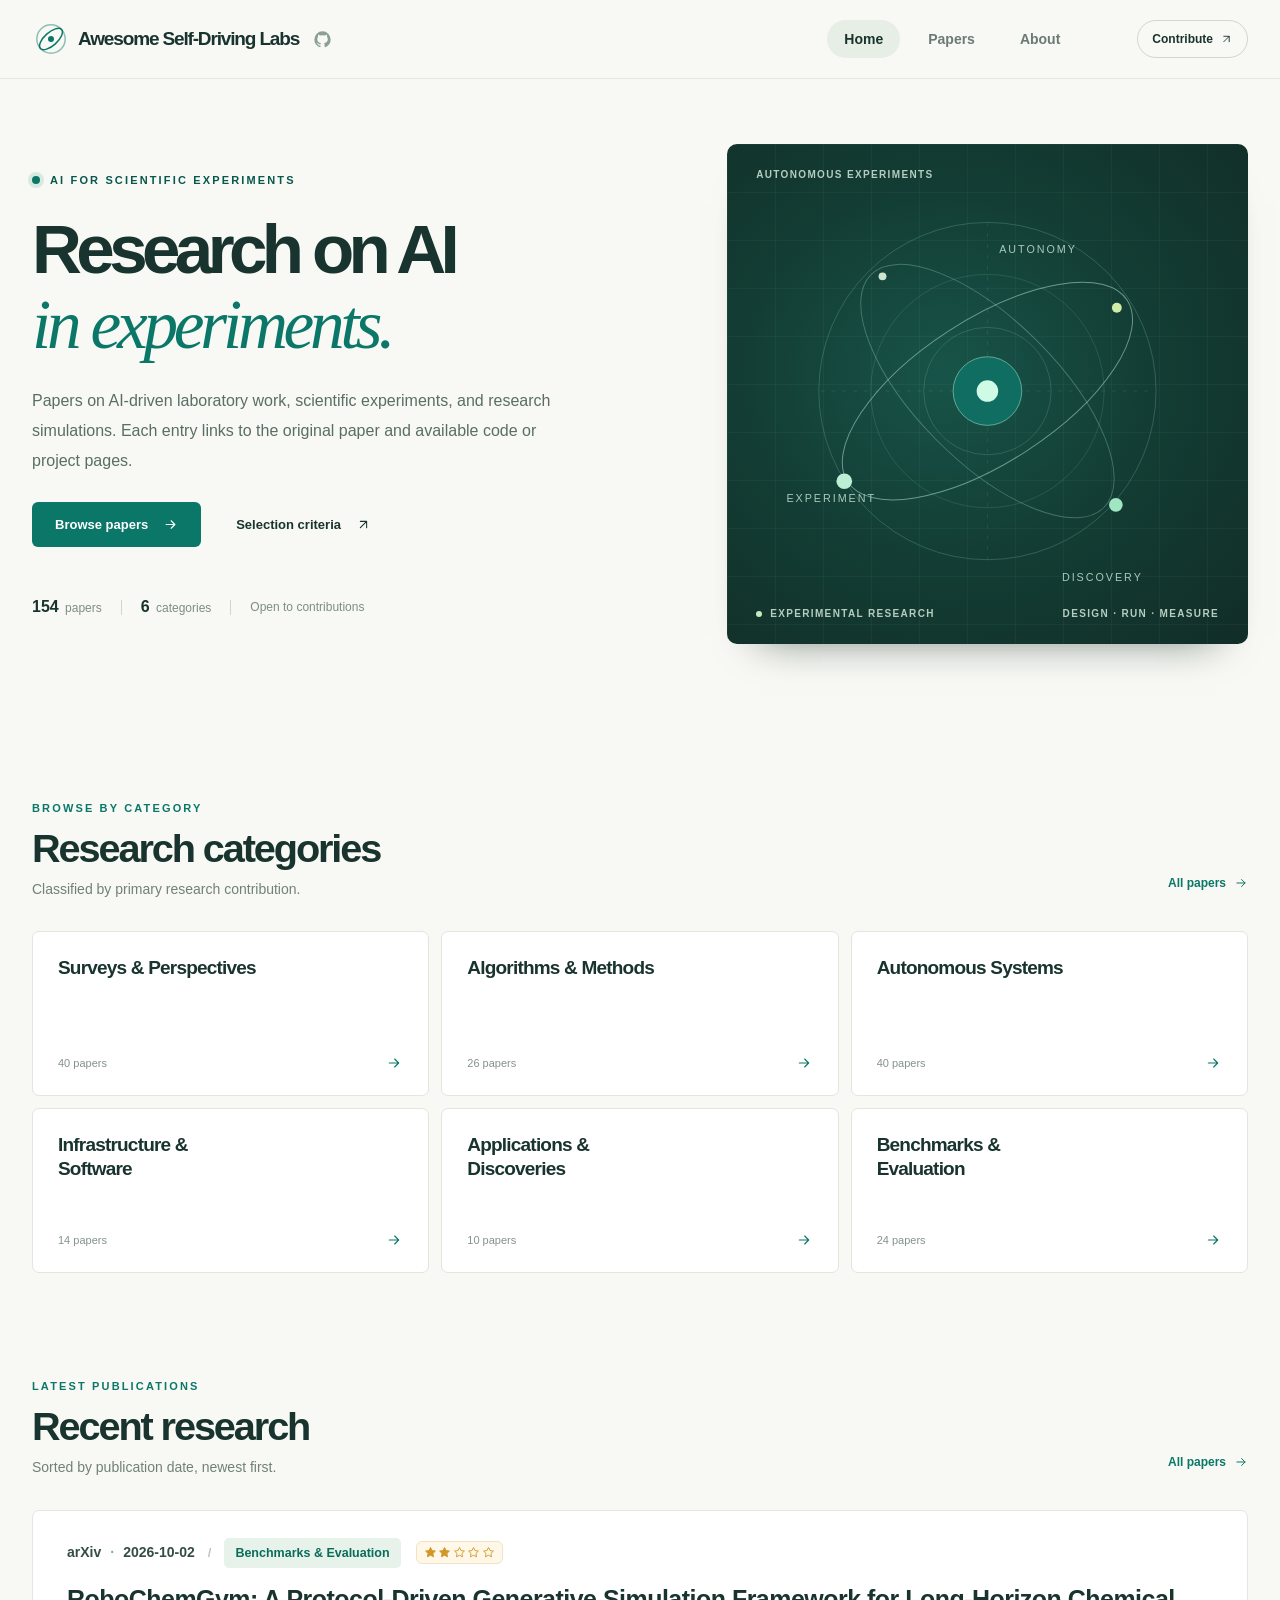
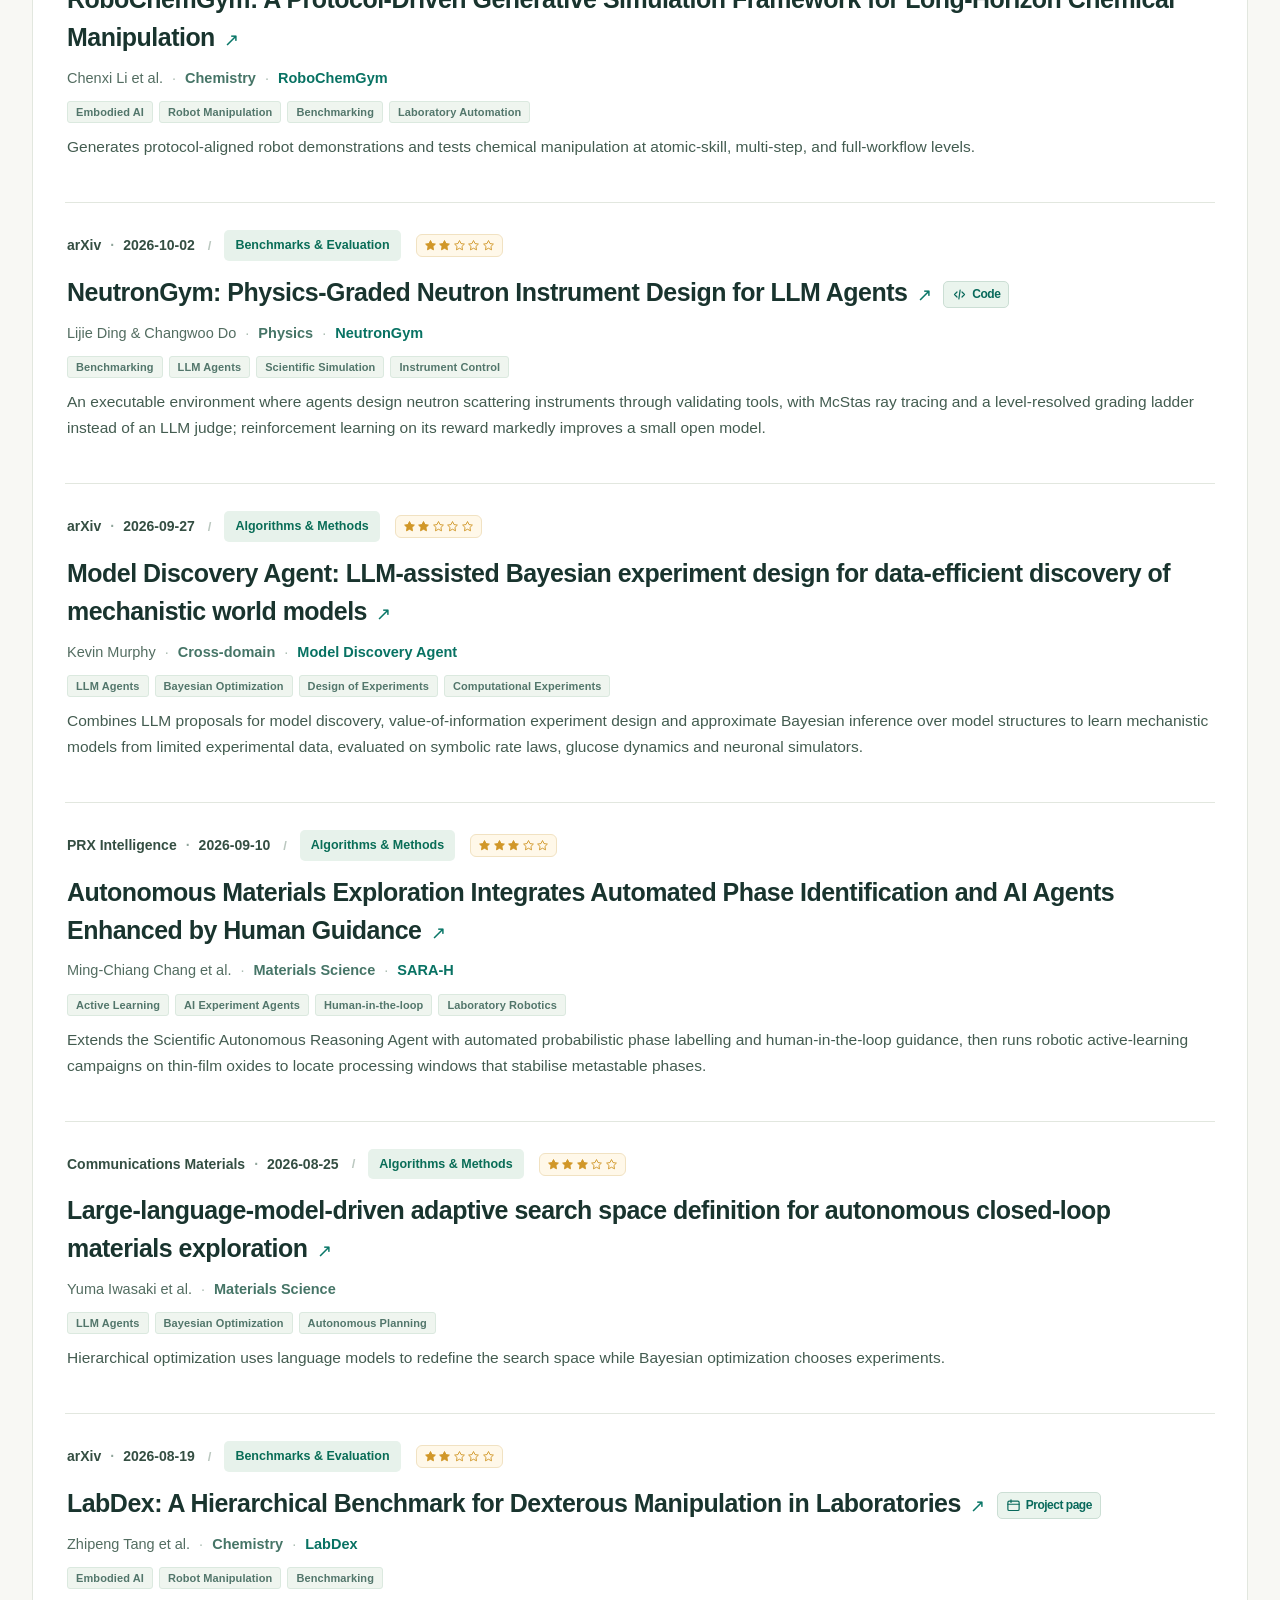
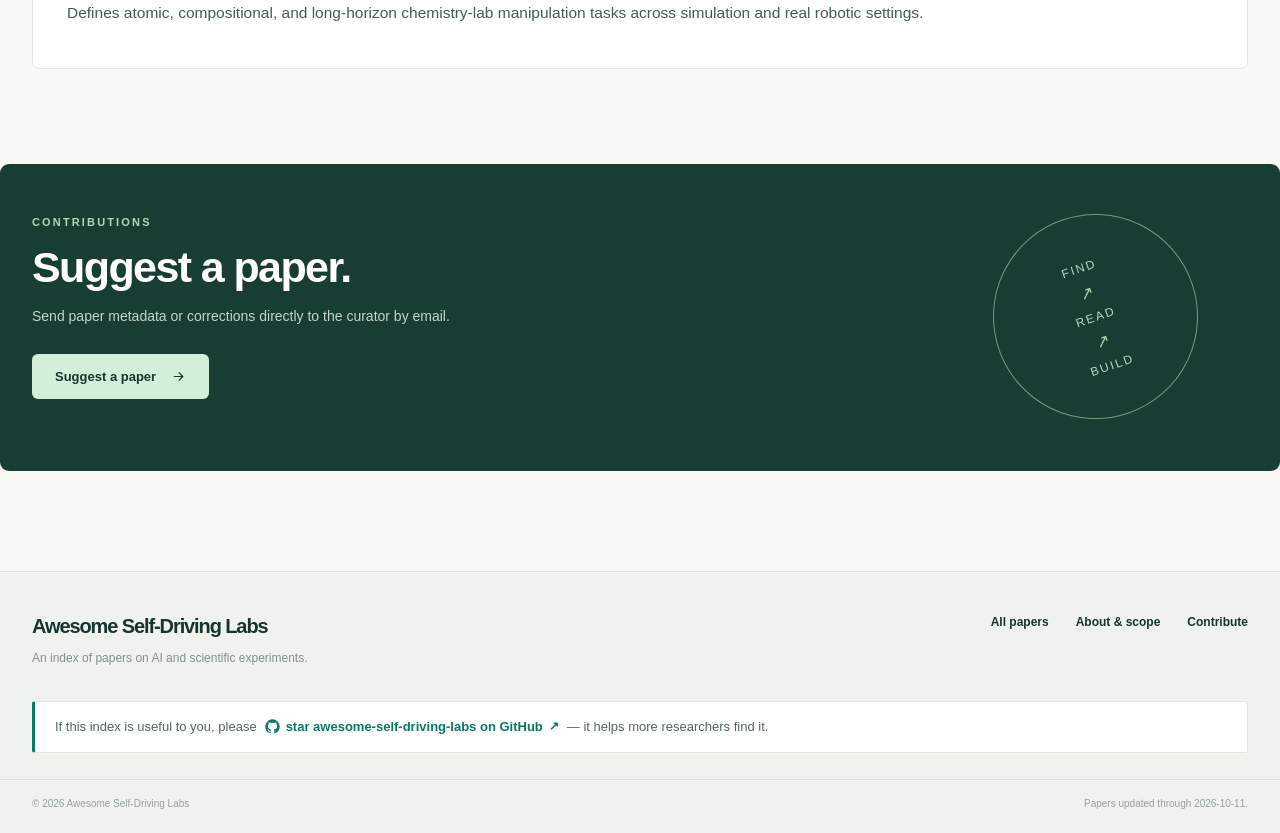
==== commit 21872f21: "Add 51 papers from two community lists and move to a five-star scale Cross-checked both external awe" ====
--- a/site/index.html
+++ b/site/index.html
@@ -1,4 +1,4 @@
-<!doctype html><html lang="en"><head><meta charset="utf-8"><meta name="viewport" content="width=device-width, initial-scale=1"><meta name="color-scheme" content="light"><title>AI and scientific experiments · Awesome Self-Driving Labs</title><meta name="description" content="A curated index of papers on AI for real and simulated scientific experiments, laboratory robotics, and self-driving laboratories."><meta property="og:title" content="AI and scientific experiments · Awesome Self-Driving Labs"><meta property="og:description" content="A curated index of papers on AI for real and simulated scientific experiments, laboratory robotics, and self-driving laboratories."><meta property="og:type" content="website"><link rel="icon" href="assets/img/favicon.svg" type="image/svg+xml"><link rel="stylesheet" href="assets/css/styles.css"></head><body><header class="site-header"><div class="nav-inner"><span class="brand-group"><a class="brand" href="index.html" aria-label="Awesome Self-Driving Labs homepage"><span class="brand-symbol" aria-hidden="true"><svg viewBox="0 0 38 38" fill="none"><circle cx="19" cy="19" r="14.2" stroke="currentColor" stroke-width="1.5" opacity=".45"/><ellipse cx="19" cy="19" rx="6.5" ry="14.2" stroke="currentColor" stroke-width="1.5" transform="rotate(48 19 19)"/><circle cx="19" cy="19" r="3" fill="currentColor"/></svg></span><span class="brand-text"><span class="brand-full">Awesome Self-Driving Labs</span><span class="brand-abbr">ASDL</span></span></a><a class="brand-repo" href="https://github.com/yumingccc/awesome-self-driving-labs" target="_blank" rel="noopener noreferrer" aria-label="Open the awesome-self-driving-labs repository on GitHub" title="awesome-self-driving-labs on GitHub"><svg class="ico" viewBox="0 0 24 24" fill="currentColor" aria-hidden="true"><path d="M12 .5A11.5 11.5 0 0 0 .5 12a11.5 11.5 0 0 0 7.86 10.92c.58.1.79-.25.79-.56v-2c-3.2.7-3.88-1.54-3.88-1.54-.53-1.34-1.29-1.7-1.29-1.7-1.05-.72.08-.7.08-.7 1.16.08 1.77 1.19 1.77 1.19 1.03 1.77 2.7 1.26 3.36.96.1-.75.4-1.26.73-1.55-2.55-.29-5.23-1.28-5.23-5.7 0-1.26.45-2.29 1.19-3.1-.12-.29-.52-1.46.11-3.05 0 0 .97-.31 3.18 1.18a11 11 0 0 1 5.79 0c2.2-1.49 3.17-1.18 3.17-1.18.63 1.59.23 2.76.12 3.05.74.81 1.18 1.84 1.18 3.1 0 4.43-2.69 5.4-5.25 5.69.41.36.78 1.06.78 2.14v3.17c0 .31.2.67.8.56A11.5 11.5 0 0 0 23.5 12 11.5 11.5 0 0 0 12 .5Z"/></svg></a></span><nav class="nav-links" aria-label="Primary"><a href="index.html" class="nav-link active" aria-current=page>Home</a><a href="papers.html" class="nav-link " >Papers</a><a href="about.html" class="nav-link " >About</a></nav><a class="nav-github" href="about.html#contribute">Contribute <svg class="ico" viewBox="0 0 24 24" fill="none" stroke="currentColor" stroke-width="1.7" stroke-linecap="round" stroke-linejoin="round" aria-hidden="true"><path d="M7 17 17 7M7 7h10v10"/></svg></a></div></header><main id="main"><section class="hero wrap"><div class="hero-copy"><div class="eyebrow hero-eyebrow"><span class="pulse-dot"></span> AI FOR SCIENTIFIC EXPERIMENTS</div><h1>Research on AI<br><em>in experiments.</em></h1><p class="hero-lede">Papers on AI-driven laboratory work, scientific experiments, and research simulations. Each entry links to the original paper and available code or project pages.</p><div class="hero-actions"><a href="papers.html" class="button button-primary">Browse papers <svg class="ico" viewBox="0 0 24 24" fill="none" stroke="currentColor" stroke-width="1.7" stroke-linecap="round" stroke-linejoin="round" aria-hidden="true"><path d="M5 12h14m-6-6 6 6-6 6"/></svg></a><a href="about.html" class="button button-quiet">Selection criteria <svg class="ico" viewBox="0 0 24 24" fill="none" stroke="currentColor" stroke-width="1.7" stroke-linecap="round" stroke-linejoin="round" aria-hidden="true"><path d="M7 17 17 7M7 7h10v10"/></svg></a></div><div class="hero-foot"><span><strong>103</strong> papers</span><span class="hero-foot-sep"></span><span><strong>6</strong> categories</span><span class="hero-foot-sep"></span><span>Open to contributions</span></div></div><div class="hero-graphic" aria-hidden="true"><div class="graphic-caption">AUTONOMOUS EXPERIMENTS</div><svg class="orbital" viewBox="0 0 500 510" fill="none"><circle cx="250" cy="252" r="172" stroke="#8CCBB9" stroke-opacity=".26"/><circle cx="250" cy="252" r="119" stroke="#8CCBB9" stroke-opacity=".17"/><circle cx="250" cy="252" r="65" stroke="#8CCBB9" stroke-opacity=".22"/><path d="M80 252H420M250 80V424" stroke="#8CCBB9" stroke-opacity=".13" stroke-dasharray="4 7"/><ellipse cx="250" cy="252" rx="170" ry="73" stroke="#A6D3C6" stroke-opacity=".6" transform="rotate(-33 250 252)"/><ellipse cx="250" cy="252" rx="168" ry="72" stroke="#9CD1BE" stroke-opacity=".35" transform="rotate(45 250 252)"/><circle cx="250" cy="252" r="35" fill="#0F6D61" stroke="#B8F1D7" stroke-opacity=".5"/><circle cx="250" cy="252" r="11" fill="#CEFAE6"/><circle cx="104" cy="344" r="8" fill="#BDEFD4"/><circle cx="382" cy="167" r="5" fill="#D0EEA8"/><circle cx="381" cy="368" r="7" fill="#9FE6C2"/><circle cx="143" cy="135" r="4" fill="#CDE5CE"/><text x="262" y="111" font-size="11" fill="#A9C9BC" letter-spacing="2">AUTONOMY</text><text x="45" y="365" font-size="11" fill="#A9C9BC" letter-spacing="2">EXPERIMENT</text><text x="326" y="446" font-size="11" fill="#A9C9BC" letter-spacing="2">DISCOVERY</text></svg><div class="graphic-bottom"><span class="graphic-live"><span class="tiny-dot"></span> EXPERIMENTAL RESEARCH</span><span>DESIGN · RUN · MEASURE</span></div></div></section>
-<section class="content-section wrap"><div class="section-head"><div><p class="eyebrow">BROWSE BY CATEGORY</p><h2>Research categories</h2><p class=section-sub>Classified by primary research contribution.</p></div><a class="text-link" href="papers.html">All papers <svg class="ico" viewBox="0 0 24 24" fill="none" stroke="currentColor" stroke-width="1.7" stroke-linecap="round" stroke-linejoin="round" aria-hidden="true"><path d="M5 12h14m-6-6 6 6-6 6"/></svg></a></div><div class="category-grid"><a class="category-tile" href="papers.html?category=surveys"><span class="category-name">Surveys &amp; Perspectives</span><span class="category-end">17 papers <svg class="ico" viewBox="0 0 24 24" fill="none" stroke="currentColor" stroke-width="1.7" stroke-linecap="round" stroke-linejoin="round" aria-hidden="true"><path d="M5 12h14m-6-6 6 6-6 6"/></svg></span></a><a class="category-tile" href="papers.html?category=methods"><span class="category-name">Algorithms &amp; Methods</span><span class="category-end">20 papers <svg class="ico" viewBox="0 0 24 24" fill="none" stroke="currentColor" stroke-width="1.7" stroke-linecap="round" stroke-linejoin="round" aria-hidden="true"><path d="M5 12h14m-6-6 6 6-6 6"/></svg></span></a><a class="category-tile" href="papers.html?category=systems"><span class="category-name">Autonomous Systems</span><span class="category-end">32 papers <svg class="ico" viewBox="0 0 24 24" fill="none" stroke="currentColor" stroke-width="1.7" stroke-linecap="round" stroke-linejoin="round" aria-hidden="true"><path d="M5 12h14m-6-6 6 6-6 6"/></svg></span></a><a class="category-tile" href="papers.html?category=infrastructure"><span class="category-name">Infrastructure &amp; Software</span><span class="category-end">08 papers <svg class="ico" viewBox="0 0 24 24" fill="none" stroke="currentColor" stroke-width="1.7" stroke-linecap="round" stroke-linejoin="round" aria-hidden="true"><path d="M5 12h14m-6-6 6 6-6 6"/></svg></span></a><a class="category-tile" href="papers.html?category=applications"><span class="category-name">Applications &amp; Discoveries</span><span class="category-end">05 papers <svg class="ico" viewBox="0 0 24 24" fill="none" stroke="currentColor" stroke-width="1.7" stroke-linecap="round" stroke-linejoin="round" aria-hidden="true"><path d="M5 12h14m-6-6 6 6-6 6"/></svg></span></a><a class="category-tile" href="papers.html?category=benchmarks"><span class="category-name">Benchmarks &amp; Evaluation</span><span class="category-end">21 papers <svg class="ico" viewBox="0 0 24 24" fill="none" stroke="currentColor" stroke-width="1.7" stroke-linecap="round" stroke-linejoin="round" aria-hidden="true"><path d="M5 12h14m-6-6 6 6-6 6"/></svg></span></a></div></section>
-<section class="content-section wrap latest-section"><div class="section-head"><div><p class="eyebrow">LATEST PUBLICATIONS</p><h2>Recent research</h2><p class=section-sub>Sorted by publication date, newest first.</p></div><a class="text-link" href="papers.html?sort=newest">All papers <svg class="ico" viewBox="0 0 24 24" fill="none" stroke="currentColor" stroke-width="1.7" stroke-linecap="round" stroke-linejoin="round" aria-hidden="true"><path d="M5 12h14m-6-6 6 6-6 6"/></svg></a></div><div class="recent-paper-list"><article class="paper-card paper-card-compact" data-id="li-2026-robochemgym" data-category="benchmarks" data-publication="arXiv" data-publication-group="arxiv" data-domains="chemistry" data-topics="embodied-ai|robot-manipulation|benchmarking|lab-automation" data-scope="enabling" data-year="2026" data-date="2026-10-02" data-added="2026-10-11" data-value="2"><div class="paper-content"><div class="paper-overline"><span class="publication-line">arXiv <span class="pub-separator">·</span> <time datetime="2026-10-02">2026-10-02</time></span><span class="meta-split">/</span><span class="class-label">Benchmarks &amp; Evaluation</span><span class="value-stars" role="img" aria-label="Research value: 2 of 3 stars" title="Curatorial research value: 2/3 — see About for the rubric"><svg viewBox="0 0 24 24" aria-hidden="true" class="star-svg" fill="currentColor" stroke="currentColor" stroke-width="1.7" stroke-linejoin="round"><path d="m12 2.8 2.8 5.65 6.23.91-4.51 4.4 1.06 6.21L12 17.03l-5.58 2.94 1.06-6.21-4.51-4.4 6.23-.91L12 2.8Z"/></svg><svg viewBox="0 0 24 24" aria-hidden="true" class="star-svg" fill="currentColor" stroke="currentColor" stroke-width="1.7" stroke-linejoin="round"><path d="m12 2.8 2.8 5.65 6.23.91-4.51 4.4 1.06 6.21L12 17.03l-5.58 2.94 1.06-6.21-4.51-4.4 6.23-.91L12 2.8Z"/></svg><svg viewBox="0 0 24 24" aria-hidden="true" class="star-svg" fill="none" stroke="currentColor" stroke-width="1.7" stroke-linejoin="round"><path d="m12 2.8 2.8 5.65 6.23.91-4.51 4.4 1.06 6.21L12 17.03l-5.58 2.94 1.06-6.21-4.51-4.4 6.23-.91L12 2.8Z"/></svg></span></div><h3 class="paper-title"><a class="paper-main-title" href="https://arxiv.org/abs/2610.02708" target="_blank" rel="noopener noreferrer">RoboChemGym: A Protocol-Driven Generative Simulation Framework for Long-Horizon Chemical Manipulation <span class="title-outbound" aria-hidden="true">↗</span></a></h3><p class="paper-authors">Chenxi Li et al. <span class="author-divider">·</span> <span class="paper-domains">Chemistry</span> <span class="author-divider">·</span> <span class="paper-method" title="Named method or platform">RoboChemGym</span></p><div class="topic-row"><span class="topic">Embodied AI</span><span class="topic">Robot Manipulation</span><span class="topic">Benchmarking</span><span class="topic">Laboratory Automation</span></div><p class="paper-desc">Generates protocol-aligned robot demonstrations and tests chemical manipulation at atomic-skill, multi-step, and full-workflow levels.</p></div></article><article class="paper-card paper-card-compact" data-id="neutrongym-physics-graded-neutron-instrument-design-for-llm-agents" data-category="benchmarks" data-publication="arXiv" data-publication-group="arxiv" data-domains="physics" data-topics="benchmarking|llm-agents|scientific-simulation|instrument-control" data-scope="enabling" data-year="2026" data-date="2026-10-02" data-added="2026-10-11" data-value="2"><div class="paper-content"><div class="paper-overline"><span class="publication-line">arXiv <span class="pub-separator">·</span> <time datetime="2026-10-02">2026-10-02</time></span><span class="meta-split">/</span><span class="class-label">Benchmarks &amp; Evaluation</span><span class="value-stars" role="img" aria-label="Research value: 2 of 3 stars" title="Curatorial research value: 2/3 — see About for the rubric"><svg viewBox="0 0 24 24" aria-hidden="true" class="star-svg" fill="currentColor" stroke="currentColor" stroke-width="1.7" stroke-linejoin="round"><path d="m12 2.8 2.8 5.65 6.23.91-4.51 4.4 1.06 6.21L12 17.03l-5.58 2.94 1.06-6.21-4.51-4.4 6.23-.91L12 2.8Z"/></svg><svg viewBox="0 0 24 24" aria-hidden="true" class="star-svg" fill="currentColor" stroke="currentColor" stroke-width="1.7" stroke-linejoin="round"><path d="m12 2.8 2.8 5.65 6.23.91-4.51 4.4 1.06 6.21L12 17.03l-5.58 2.94 1.06-6.21-4.51-4.4 6.23-.91L12 2.8Z"/></svg><svg viewBox="0 0 24 24" aria-hidden="true" class="star-svg" fill="none" stroke="currentColor" stroke-width="1.7" stroke-linejoin="round"><path d="m12 2.8 2.8 5.65 6.23.91-4.51 4.4 1.06 6.21L12 17.03l-5.58 2.94 1.06-6.21-4.51-4.4 6.23-.91L12 2.8Z"/></svg></span></div><h3 class="paper-title"><a class="paper-main-title" href="https://arxiv.org/abs/2610.03631" target="_blank" rel="noopener noreferrer">NeutronGym: Physics-Graded Neutron Instrument Design for LLM Agents <span class="title-outbound" aria-hidden="true">↗</span></a><span class="title-resources"><a class="resource-link" href="https://github.com/ljding94/NeutronGym" target="_blank" rel="noopener noreferrer"><svg viewBox="0 0 24 24" fill="none" stroke="currentColor" stroke-width="1.9" stroke-linecap="round" stroke-linejoin="round" aria-hidden="true"><path d="m8 8-4 4 4 4m8-8 4 4-4 4m-3-11-2 14"/></svg><span>Code</span><span class="resource-outbound" aria-hidden="true">↗</span></a></span></h3><p class="paper-authors">Lijie Ding &amp; Changwoo Do <span class="author-divider">·</span> <span class="paper-domains">Physics</span> <span class="author-divider">·</span> <span class="paper-method" title="Named method or platform">NeutronGym</span></p><div class="topic-row"><span class="topic">Benchmarking</span><span class="topic">LLM Agents</span><span class="topic">Scientific Simulation</span><span class="topic">Instrument Control</span></div><p class="paper-desc">An executable environment where agents design neutron scattering instruments through validating tools, with McStas ray tracing and a level-resolved grading ladder instead of an LLM judge; reinforcement learning on its reward markedly improves a small open model.</p></div></article><article class="paper-card paper-card-compact" data-id="model-discovery-agent-llm-bayesian-experiment-design" data-category="methods" data-publication="arXiv" data-publication-group="arxiv" data-domains="cross-domain" data-topics="llm-agents|bayesian-optimization|design-of-experiments|computational-experiments" data-scope="enabling" data-year="2026" data-date="2026-09-27" data-added="2026-10-11" data-value="2"><div class="paper-content"><div class="paper-overline"><span class="publication-line">arXiv <span class="pub-separator">·</span> <time datetime="2026-09-27">2026-09-27</time></span><span class="meta-split">/</span><span class="class-label">Algorithms &amp; Methods</span><span class="value-stars" role="img" aria-label="Research value: 2 of 3 stars" title="Curatorial research value: 2/3 — see About for the rubric"><svg viewBox="0 0 24 24" aria-hidden="true" class="star-svg" fill="currentColor" stroke="currentColor" stroke-width="1.7" stroke-linejoin="round"><path d="m12 2.8 2.8 5.65 6.23.91-4.51 4.4 1.06 6.21L12 17.03l-5.58 2.94 1.06-6.21-4.51-4.4 6.23-.91L12 2.8Z"/></svg><svg viewBox="0 0 24 24" aria-hidden="true" class="star-svg" fill="currentColor" stroke="currentColor" stroke-width="1.7" stroke-linejoin="round"><path d="m12 2.8 2.8 5.65 6.23.91-4.51 4.4 1.06 6.21L12 17.03l-5.58 2.94 1.06-6.21-4.51-4.4 6.23-.91L12 2.8Z"/></svg><svg viewBox="0 0 24 24" aria-hidden="true" class="star-svg" fill="none" stroke="currentColor" stroke-width="1.7" stroke-linejoin="round"><path d="m12 2.8 2.8 5.65 6.23.91-4.51 4.4 1.06 6.21L12 17.03l-5.58 2.94 1.06-6.21-4.51-4.4 6.23-.91L12 2.8Z"/></svg></span></div><h3 class="paper-title"><a class="paper-main-title" href="https://arxiv.org/abs/2608.09696" target="_blank" rel="noopener noreferrer">Model Discovery Agent: LLM-assisted Bayesian experiment design for data-efficient discovery of mechanistic world models <span class="title-outbound" aria-hidden="true">↗</span></a></h3><p class="paper-authors">Kevin Murphy <span class="author-divider">·</span> <span class="paper-domains">Cross-domain</span> <span class="author-divider">·</span> <span class="paper-method" title="Named method or platform">Model Discovery Agent</span></p><div class="topic-row"><span class="topic">LLM Agents</span><span class="topic">Bayesian Optimization</span><span class="topic">Design of Experiments</span><span class="topic">Computational Experiments</span></div><p class="paper-desc">Combines LLM proposals for model discovery, value-of-information experiment design and approximate Bayesian inference over model structures to learn mechanistic models from limited experimental data, evaluated on symbolic rate laws, glucose dynamics and neuronal simulators.</p></div></article><article class="paper-card paper-card-compact" data-id="autonomous-materials-exploration-automated-phase-identification-ai-agents" data-category="methods" data-publication="PRX Intelligence" data-publication-group="other" data-domains="materials" data-topics="active-learning|ai-experiment-agents|human-in-the-loop|robotics" data-scope="core" data-year="2026" data-date="2026-09-10" data-added="2026-10-11" data-value="2"><div class="paper-content"><div class="paper-overline"><span class="publication-line">PRX Intelligence <span class="pub-separator">·</span> <time datetime="2026-09-10">2026-09-10</time></span><span class="meta-split">/</span><span class="class-label">Algorithms &amp; Methods</span><span class="value-stars" role="img" aria-label="Research value: 2 of 3 stars" title="Curatorial research value: 2/3 — see About for the rubric"><svg viewBox="0 0 24 24" aria-hidden="true" class="star-svg" fill="currentColor" stroke="currentColor" stroke-width="1.7" stroke-linejoin="round"><path d="m12 2.8 2.8 5.65 6.23.91-4.51 4.4 1.06 6.21L12 17.03l-5.58 2.94 1.06-6.21-4.51-4.4 6.23-.91L12 2.8Z"/></svg><svg viewBox="0 0 24 24" aria-hidden="true" class="star-svg" fill="currentColor" stroke="currentColor" stroke-width="1.7" stroke-linejoin="round"><path d="m12 2.8 2.8 5.65 6.23.91-4.51 4.4 1.06 6.21L12 17.03l-5.58 2.94 1.06-6.21-4.51-4.4 6.23-.91L12 2.8Z"/></svg><svg viewBox="0 0 24 24" aria-hidden="true" class="star-svg" fill="none" stroke="currentColor" stroke-width="1.7" stroke-linejoin="round"><path d="m12 2.8 2.8 5.65 6.23.91-4.51 4.4 1.06 6.21L12 17.03l-5.58 2.94 1.06-6.21-4.51-4.4 6.23-.91L12 2.8Z"/></svg></span></div><h3 class="paper-title"><a class="paper-main-title" href="https://doi.org/10.1103/c362-349b" target="_blank" rel="noopener noreferrer">Autonomous Materials Exploration Integrates Automated Phase Identification and AI Agents Enhanced by Human Guidance <span class="title-outbound" aria-hidden="true">↗</span></a></h3><p class="paper-authors">Ming-Chiang Chang et al. <span class="author-divider">·</span> <span class="paper-domains">Materials Science</span> <span class="author-divider">·</span> <span class="paper-method" title="Named method or platform">SARA-H</span></p><div class="topic-row"><span class="topic">Active Learning</span><span class="topic">AI Experiment Agents</span><span class="topic">Human-in-the-loop</span><span class="topic">Laboratory Robotics</span></div><p class="paper-desc">Extends the Scientific Autonomous Reasoning Agent with automated probabilistic phase labelling and human-in-the-loop guidance, then runs robotic active-learning campaigns on thin-film oxides to locate processing windows that stabilise metastable phases.</p></div></article><article class="paper-card paper-card-compact" data-id="large-language-model-driven-adaptive-search-space-definition-for-autonomous-cl" data-category="methods" data-publication="Communications Materials" data-publication-group="nature" data-domains="materials" data-topics="llm-agents|bayesian-optimization|autonomous-planning" data-scope="core" data-year="2026" data-date="2026-08-25" data-added="2026-10-11" data-value="3"><div class="paper-content"><div class="paper-overline"><span class="publication-line">Communications Materials <span class="pub-separator">·</span> <time datetime="2026-08-25">2026-08-25</time></span><span class="meta-split">/</span><span class="class-label">Algorithms &amp; Methods</span><span class="value-stars" role="img" aria-label="Research value: 3 of 3 stars" title="Curatorial research value: 3/3 — see About for the rubric"><svg viewBox="0 0 24 24" aria-hidden="true" class="star-svg" fill="currentColor" stroke="currentColor" stroke-width="1.7" stroke-linejoin="round"><path d="m12 2.8 2.8 5.65 6.23.91-4.51 4.4 1.06 6.21L12 17.03l-5.58 2.94 1.06-6.21-4.51-4.4 6.23-.91L12 2.8Z"/></svg><svg viewBox="0 0 24 24" aria-hidden="true" class="star-svg" fill="currentColor" stroke="currentColor" stroke-width="1.7" stroke-linejoin="round"><path d="m12 2.8 2.8 5.65 6.23.91-4.51 4.4 1.06 6.21L12 17.03l-5.58 2.94 1.06-6.21-4.51-4.4 6.23-.91L12 2.8Z"/></svg><svg viewBox="0 0 24 24" aria-hidden="true" class="star-svg" fill="currentColor" stroke="currentColor" stroke-width="1.7" stroke-linejoin="round"><path d="m12 2.8 2.8 5.65 6.23.91-4.51 4.4 1.06 6.21L12 17.03l-5.58 2.94 1.06-6.21-4.51-4.4 6.23-.91L12 2.8Z"/></svg></span></div><h3 class="paper-title"><a class="paper-main-title" href="https://doi.org/10.1038/s43246-026-01304-9" target="_blank" rel="noopener noreferrer">Large-language-model-driven adaptive search space definition for autonomous closed-loop materials exploration <span class="title-outbound" aria-hidden="true">↗</span></a></h3><p class="paper-authors">Yuma Iwasaki et al. <span class="author-divider">·</span> <span class="paper-domains">Materials Science</span></p><div class="topic-row"><span class="topic">LLM Agents</span><span class="topic">Bayesian Optimization</span><span class="topic">Autonomous Planning</span></div><p class="paper-desc">Hierarchical optimization uses language models to redefine the search space while Bayesian optimization chooses experiments.</p></div></article><article class="paper-card paper-card-compact" data-id="tang-2026-labdex" data-category="benchmarks" data-publication="arXiv" data-publication-group="arxiv" data-domains="chemistry" data-topics="embodied-ai|robot-manipulation|benchmarking" data-scope="enabling" data-year="2026" data-date="2026-08-19" data-added="2026-10-11" data-value="2"><div class="paper-content"><div class="paper-overline"><span class="publication-line">arXiv <span class="pub-separator">·</span> <time datetime="2026-08-19">2026-08-19</time></span><span class="meta-split">/</span><span class="class-label">Benchmarks &amp; Evaluation</span><span class="value-stars" role="img" aria-label="Research value: 2 of 3 stars" title="Curatorial research value: 2/3 — see About for the rubric"><svg viewBox="0 0 24 24" aria-hidden="true" class="star-svg" fill="currentColor" stroke="currentColor" stroke-width="1.7" stroke-linejoin="round"><path d="m12 2.8 2.8 5.65 6.23.91-4.51 4.4 1.06 6.21L12 17.03l-5.58 2.94 1.06-6.21-4.51-4.4 6.23-.91L12 2.8Z"/></svg><svg viewBox="0 0 24 24" aria-hidden="true" class="star-svg" fill="currentColor" stroke="currentColor" stroke-width="1.7" stroke-linejoin="round"><path d="m12 2.8 2.8 5.65 6.23.91-4.51 4.4 1.06 6.21L12 17.03l-5.58 2.94 1.06-6.21-4.51-4.4 6.23-.91L12 2.8Z"/></svg><svg viewBox="0 0 24 24" aria-hidden="true" class="star-svg" fill="none" stroke="currentColor" stroke-width="1.7" stroke-linejoin="round"><path d="m12 2.8 2.8 5.65 6.23.91-4.51 4.4 1.06 6.21L12 17.03l-5.58 2.94 1.06-6.21-4.51-4.4 6.23-.91L12 2.8Z"/></svg></span></div><h3 class="paper-title"><a class="paper-main-title" href="https://arxiv.org/abs/2608.18618" target="_blank" rel="noopener noreferrer">LabDex: A Hierarchical Benchmark for Dexterous Manipulation in Laboratories <span class="title-outbound" aria-hidden="true">↗</span></a><span class="title-resources"><a class="resource-link" href="https://zhipeng-tang.github.io/LabDex/" target="_blank" rel="noopener noreferrer"><svg viewBox="0 0 24 24" fill="none" stroke="currentColor" stroke-width="1.9" stroke-linecap="round" stroke-linejoin="round" aria-hidden="true"><rect x="3" y="5" width="18" height="15" rx="2"/><path d="M3 10h18M8 3v4"/></svg><span>Project page</span><span class="resource-outbound" aria-hidden="true">↗</span></a></span></h3><p class="paper-authors">Zhipeng Tang et al. <span class="author-divider">·</span> <span class="paper-domains">Chemistry</span> <span class="author-divider">·</span> <span class="paper-method" title="Named method or platform">LabDex</span></p><div class="topic-row"><span class="topic">Embodied AI</span><span class="topic">Robot Manipulation</span><span class="topic">Benchmarking</span></div><p class="paper-desc">Defines atomic, compositional, and long-horizon chemistry-lab manipulation tasks across simulation and real robotic settings.</p></div></article></div></section>
+<!doctype html><html lang="en"><head><meta charset="utf-8"><meta name="viewport" content="width=device-width, initial-scale=1"><meta name="color-scheme" content="light"><title>AI and scientific experiments · Awesome Self-Driving Labs</title><meta name="description" content="A curated index of papers on AI for real and simulated scientific experiments, laboratory robotics, and self-driving laboratories."><meta property="og:title" content="AI and scientific experiments · Awesome Self-Driving Labs"><meta property="og:description" content="A curated index of papers on AI for real and simulated scientific experiments, laboratory robotics, and self-driving laboratories."><meta property="og:type" content="website"><link rel="icon" href="assets/img/favicon.svg" type="image/svg+xml"><link rel="stylesheet" href="assets/css/styles.css"></head><body><header class="site-header"><div class="nav-inner"><span class="brand-group"><a class="brand" href="index.html" aria-label="Awesome Self-Driving Labs homepage"><span class="brand-symbol" aria-hidden="true"><svg viewBox="0 0 38 38" fill="none"><circle cx="19" cy="19" r="14.2" stroke="currentColor" stroke-width="1.5" opacity=".45"/><ellipse cx="19" cy="19" rx="6.5" ry="14.2" stroke="currentColor" stroke-width="1.5" transform="rotate(48 19 19)"/><circle cx="19" cy="19" r="3" fill="currentColor"/></svg></span><span class="brand-text"><span class="brand-full">Awesome Self-Driving Labs</span><span class="brand-abbr">ASDL</span></span></a><a class="brand-repo" href="https://github.com/yumingccc/awesome-self-driving-labs" target="_blank" rel="noopener noreferrer" aria-label="Open the awesome-self-driving-labs repository on GitHub" title="awesome-self-driving-labs on GitHub"><svg class="ico" viewBox="0 0 24 24" fill="currentColor" aria-hidden="true"><path d="M12 .5A11.5 11.5 0 0 0 .5 12a11.5 11.5 0 0 0 7.86 10.92c.58.1.79-.25.79-.56v-2c-3.2.7-3.88-1.54-3.88-1.54-.53-1.34-1.29-1.7-1.29-1.7-1.05-.72.08-.7.08-.7 1.16.08 1.77 1.19 1.77 1.19 1.03 1.77 2.7 1.26 3.36.96.1-.75.4-1.26.73-1.55-2.55-.29-5.23-1.28-5.23-5.7 0-1.26.45-2.29 1.19-3.1-.12-.29-.52-1.46.11-3.05 0 0 .97-.31 3.18 1.18a11 11 0 0 1 5.79 0c2.2-1.49 3.17-1.18 3.17-1.18.63 1.59.23 2.76.12 3.05.74.81 1.18 1.84 1.18 3.1 0 4.43-2.69 5.4-5.25 5.69.41.36.78 1.06.78 2.14v3.17c0 .31.2.67.8.56A11.5 11.5 0 0 0 23.5 12 11.5 11.5 0 0 0 12 .5Z"/></svg></a></span><nav class="nav-links" aria-label="Primary"><a href="index.html" class="nav-link active" aria-current=page>Home</a><a href="papers.html" class="nav-link " >Papers</a><a href="about.html" class="nav-link " >About</a></nav><a class="nav-github" href="about.html#contribute">Contribute <svg class="ico" viewBox="0 0 24 24" fill="none" stroke="currentColor" stroke-width="1.7" stroke-linecap="round" stroke-linejoin="round" aria-hidden="true"><path d="M7 17 17 7M7 7h10v10"/></svg></a></div></header><main id="main"><section class="hero wrap"><div class="hero-copy"><div class="eyebrow hero-eyebrow"><span class="pulse-dot"></span> AI FOR SCIENTIFIC EXPERIMENTS</div><h1>Research on AI<br><em>in experiments.</em></h1><p class="hero-lede">Papers on AI-driven laboratory work, scientific experiments, and research simulations. Each entry links to the original paper and available code or project pages.</p><div class="hero-actions"><a href="papers.html" class="button button-primary">Browse papers <svg class="ico" viewBox="0 0 24 24" fill="none" stroke="currentColor" stroke-width="1.7" stroke-linecap="round" stroke-linejoin="round" aria-hidden="true"><path d="M5 12h14m-6-6 6 6-6 6"/></svg></a><a href="about.html" class="button button-quiet">Selection criteria <svg class="ico" viewBox="0 0 24 24" fill="none" stroke="currentColor" stroke-width="1.7" stroke-linecap="round" stroke-linejoin="round" aria-hidden="true"><path d="M7 17 17 7M7 7h10v10"/></svg></a></div><div class="hero-foot"><span><strong>154</strong> papers</span><span class="hero-foot-sep"></span><span><strong>6</strong> categories</span><span class="hero-foot-sep"></span><span>Open to contributions</span></div></div><div class="hero-graphic" aria-hidden="true"><div class="graphic-caption">AUTONOMOUS EXPERIMENTS</div><svg class="orbital" viewBox="0 0 500 510" fill="none"><circle cx="250" cy="252" r="172" stroke="#8CCBB9" stroke-opacity=".26"/><circle cx="250" cy="252" r="119" stroke="#8CCBB9" stroke-opacity=".17"/><circle cx="250" cy="252" r="65" stroke="#8CCBB9" stroke-opacity=".22"/><path d="M80 252H420M250 80V424" stroke="#8CCBB9" stroke-opacity=".13" stroke-dasharray="4 7"/><ellipse cx="250" cy="252" rx="170" ry="73" stroke="#A6D3C6" stroke-opacity=".6" transform="rotate(-33 250 252)"/><ellipse cx="250" cy="252" rx="168" ry="72" stroke="#9CD1BE" stroke-opacity=".35" transform="rotate(45 250 252)"/><circle cx="250" cy="252" r="35" fill="#0F6D61" stroke="#B8F1D7" stroke-opacity=".5"/><circle cx="250" cy="252" r="11" fill="#CEFAE6"/><circle cx="104" cy="344" r="8" fill="#BDEFD4"/><circle cx="382" cy="167" r="5" fill="#D0EEA8"/><circle cx="381" cy="368" r="7" fill="#9FE6C2"/><circle cx="143" cy="135" r="4" fill="#CDE5CE"/><text x="262" y="111" font-size="11" fill="#A9C9BC" letter-spacing="2">AUTONOMY</text><text x="45" y="365" font-size="11" fill="#A9C9BC" letter-spacing="2">EXPERIMENT</text><text x="326" y="446" font-size="11" fill="#A9C9BC" letter-spacing="2">DISCOVERY</text></svg><div class="graphic-bottom"><span class="graphic-live"><span class="tiny-dot"></span> EXPERIMENTAL RESEARCH</span><span>DESIGN · RUN · MEASURE</span></div></div></section>
+<section class="content-section wrap"><div class="section-head"><div><p class="eyebrow">BROWSE BY CATEGORY</p><h2>Research categories</h2><p class=section-sub>Classified by primary research contribution.</p></div><a class="text-link" href="papers.html">All papers <svg class="ico" viewBox="0 0 24 24" fill="none" stroke="currentColor" stroke-width="1.7" stroke-linecap="round" stroke-linejoin="round" aria-hidden="true"><path d="M5 12h14m-6-6 6 6-6 6"/></svg></a></div><div class="category-grid"><a class="category-tile" href="papers.html?category=surveys"><span class="category-name">Surveys &amp; Perspectives</span><span class="category-end">40 papers <svg class="ico" viewBox="0 0 24 24" fill="none" stroke="currentColor" stroke-width="1.7" stroke-linecap="round" stroke-linejoin="round" aria-hidden="true"><path d="M5 12h14m-6-6 6 6-6 6"/></svg></span></a><a class="category-tile" href="papers.html?category=methods"><span class="category-name">Algorithms &amp; Methods</span><span class="category-end">26 papers <svg class="ico" viewBox="0 0 24 24" fill="none" stroke="currentColor" stroke-width="1.7" stroke-linecap="round" stroke-linejoin="round" aria-hidden="true"><path d="M5 12h14m-6-6 6 6-6 6"/></svg></span></a><a class="category-tile" href="papers.html?category=systems"><span class="category-name">Autonomous Systems</span><span class="category-end">40 papers <svg class="ico" viewBox="0 0 24 24" fill="none" stroke="currentColor" stroke-width="1.7" stroke-linecap="round" stroke-linejoin="round" aria-hidden="true"><path d="M5 12h14m-6-6 6 6-6 6"/></svg></span></a><a class="category-tile" href="papers.html?category=infrastructure"><span class="category-name">Infrastructure &amp; Software</span><span class="category-end">14 papers <svg class="ico" viewBox="0 0 24 24" fill="none" stroke="currentColor" stroke-width="1.7" stroke-linecap="round" stroke-linejoin="round" aria-hidden="true"><path d="M5 12h14m-6-6 6 6-6 6"/></svg></span></a><a class="category-tile" href="papers.html?category=applications"><span class="category-name">Applications &amp; Discoveries</span><span class="category-end">10 papers <svg class="ico" viewBox="0 0 24 24" fill="none" stroke="currentColor" stroke-width="1.7" stroke-linecap="round" stroke-linejoin="round" aria-hidden="true"><path d="M5 12h14m-6-6 6 6-6 6"/></svg></span></a><a class="category-tile" href="papers.html?category=benchmarks"><span class="category-name">Benchmarks &amp; Evaluation</span><span class="category-end">24 papers <svg class="ico" viewBox="0 0 24 24" fill="none" stroke="currentColor" stroke-width="1.7" stroke-linecap="round" stroke-linejoin="round" aria-hidden="true"><path d="M5 12h14m-6-6 6 6-6 6"/></svg></span></a></div></section>
+<section class="content-section wrap latest-section"><div class="section-head"><div><p class="eyebrow">LATEST PUBLICATIONS</p><h2>Recent research</h2><p class=section-sub>Sorted by publication date, newest first.</p></div><a class="text-link" href="papers.html?sort=newest">All papers <svg class="ico" viewBox="0 0 24 24" fill="none" stroke="currentColor" stroke-width="1.7" stroke-linecap="round" stroke-linejoin="round" aria-hidden="true"><path d="M5 12h14m-6-6 6 6-6 6"/></svg></a></div><div class="recent-paper-list"><article class="paper-card paper-card-compact" data-id="li-2026-robochemgym" data-category="benchmarks" data-publication="arXiv" data-publication-group="arxiv" data-domains="chemistry" data-topics="embodied-ai|robot-manipulation|benchmarking|lab-automation" data-scope="enabling" data-year="2026" data-date="2026-10-02" data-added="2026-10-11" data-value="2"><div class="paper-content"><div class="paper-overline"><span class="publication-line">arXiv <span class="pub-separator">·</span> <time datetime="2026-10-02">2026-10-02</time></span><span class="meta-split">/</span><span class="class-label">Benchmarks &amp; Evaluation</span><span class="value-stars" role="img" aria-label="Research value: 2 of 5 stars" title="Curatorial research value: 2/5 — see About for the rubric"><svg viewBox="0 0 24 24" aria-hidden="true" class="star-svg" fill="currentColor" stroke="currentColor" stroke-width="1.7" stroke-linejoin="round"><path d="m12 2.8 2.8 5.65 6.23.91-4.51 4.4 1.06 6.21L12 17.03l-5.58 2.94 1.06-6.21-4.51-4.4 6.23-.91L12 2.8Z"/></svg><svg viewBox="0 0 24 24" aria-hidden="true" class="star-svg" fill="currentColor" stroke="currentColor" stroke-width="1.7" stroke-linejoin="round"><path d="m12 2.8 2.8 5.65 6.23.91-4.51 4.4 1.06 6.21L12 17.03l-5.58 2.94 1.06-6.21-4.51-4.4 6.23-.91L12 2.8Z"/></svg><svg viewBox="0 0 24 24" aria-hidden="true" class="star-svg" fill="none" stroke="currentColor" stroke-width="1.7" stroke-linejoin="round"><path d="m12 2.8 2.8 5.65 6.23.91-4.51 4.4 1.06 6.21L12 17.03l-5.58 2.94 1.06-6.21-4.51-4.4 6.23-.91L12 2.8Z"/></svg><svg viewBox="0 0 24 24" aria-hidden="true" class="star-svg" fill="none" stroke="currentColor" stroke-width="1.7" stroke-linejoin="round"><path d="m12 2.8 2.8 5.65 6.23.91-4.51 4.4 1.06 6.21L12 17.03l-5.58 2.94 1.06-6.21-4.51-4.4 6.23-.91L12 2.8Z"/></svg><svg viewBox="0 0 24 24" aria-hidden="true" class="star-svg" fill="none" stroke="currentColor" stroke-width="1.7" stroke-linejoin="round"><path d="m12 2.8 2.8 5.65 6.23.91-4.51 4.4 1.06 6.21L12 17.03l-5.58 2.94 1.06-6.21-4.51-4.4 6.23-.91L12 2.8Z"/></svg></span></div><h3 class="paper-title"><a class="paper-main-title" href="https://arxiv.org/abs/2610.02708" target="_blank" rel="noopener noreferrer">RoboChemGym: A Protocol-Driven Generative Simulation Framework for Long-Horizon Chemical Manipulation <span class="title-outbound" aria-hidden="true">↗</span></a></h3><p class="paper-authors">Chenxi Li et al. <span class="author-divider">·</span> <span class="paper-domains">Chemistry</span> <span class="author-divider">·</span> <span class="paper-method" title="Named method or platform">RoboChemGym</span></p><div class="topic-row"><span class="topic">Embodied AI</span><span class="topic">Robot Manipulation</span><span class="topic">Benchmarking</span><span class="topic">Laboratory Automation</span></div><p class="paper-desc">Generates protocol-aligned robot demonstrations and tests chemical manipulation at atomic-skill, multi-step, and full-workflow levels.</p></div></article><article class="paper-card paper-card-compact" data-id="neutrongym-physics-graded-neutron-instrument-design-for-llm-agents" data-category="benchmarks" data-publication="arXiv" data-publication-group="arxiv" data-domains="physics" data-topics="benchmarking|llm-agents|scientific-simulation|instrument-control" data-scope="enabling" data-year="2026" data-date="2026-10-02" data-added="2026-10-11" data-value="2"><div class="paper-content"><div class="paper-overline"><span class="publication-line">arXiv <span class="pub-separator">·</span> <time datetime="2026-10-02">2026-10-02</time></span><span class="meta-split">/</span><span class="class-label">Benchmarks &amp; Evaluation</span><span class="value-stars" role="img" aria-label="Research value: 2 of 5 stars" title="Curatorial research value: 2/5 — see About for the rubric"><svg viewBox="0 0 24 24" aria-hidden="true" class="star-svg" fill="currentColor" stroke="currentColor" stroke-width="1.7" stroke-linejoin="round"><path d="m12 2.8 2.8 5.65 6.23.91-4.51 4.4 1.06 6.21L12 17.03l-5.58 2.94 1.06-6.21-4.51-4.4 6.23-.91L12 2.8Z"/></svg><svg viewBox="0 0 24 24" aria-hidden="true" class="star-svg" fill="currentColor" stroke="currentColor" stroke-width="1.7" stroke-linejoin="round"><path d="m12 2.8 2.8 5.65 6.23.91-4.51 4.4 1.06 6.21L12 17.03l-5.58 2.94 1.06-6.21-4.51-4.4 6.23-.91L12 2.8Z"/></svg><svg viewBox="0 0 24 24" aria-hidden="true" class="star-svg" fill="none" stroke="currentColor" stroke-width="1.7" stroke-linejoin="round"><path d="m12 2.8 2.8 5.65 6.23.91-4.51 4.4 1.06 6.21L12 17.03l-5.58 2.94 1.06-6.21-4.51-4.4 6.23-.91L12 2.8Z"/></svg><svg viewBox="0 0 24 24" aria-hidden="true" class="star-svg" fill="none" stroke="currentColor" stroke-width="1.7" stroke-linejoin="round"><path d="m12 2.8 2.8 5.65 6.23.91-4.51 4.4 1.06 6.21L12 17.03l-5.58 2.94 1.06-6.21-4.51-4.4 6.23-.91L12 2.8Z"/></svg><svg viewBox="0 0 24 24" aria-hidden="true" class="star-svg" fill="none" stroke="currentColor" stroke-width="1.7" stroke-linejoin="round"><path d="m12 2.8 2.8 5.65 6.23.91-4.51 4.4 1.06 6.21L12 17.03l-5.58 2.94 1.06-6.21-4.51-4.4 6.23-.91L12 2.8Z"/></svg></span></div><h3 class="paper-title"><a class="paper-main-title" href="https://arxiv.org/abs/2610.03631" target="_blank" rel="noopener noreferrer">NeutronGym: Physics-Graded Neutron Instrument Design for LLM Agents <span class="title-outbound" aria-hidden="true">↗</span></a><span class="title-resources"><a class="resource-link" href="https://github.com/ljding94/NeutronGym" target="_blank" rel="noopener noreferrer"><svg viewBox="0 0 24 24" fill="none" stroke="currentColor" stroke-width="1.9" stroke-linecap="round" stroke-linejoin="round" aria-hidden="true"><path d="m8 8-4 4 4 4m8-8 4 4-4 4m-3-11-2 14"/></svg><span>Code</span><span class="resource-outbound" aria-hidden="true">↗</span></a></span></h3><p class="paper-authors">Lijie Ding &amp; Changwoo Do <span class="author-divider">·</span> <span class="paper-domains">Physics</span> <span class="author-divider">·</span> <span class="paper-method" title="Named method or platform">NeutronGym</span></p><div class="topic-row"><span class="topic">Benchmarking</span><span class="topic">LLM Agents</span><span class="topic">Scientific Simulation</span><span class="topic">Instrument Control</span></div><p class="paper-desc">An executable environment where agents design neutron scattering instruments through validating tools, with McStas ray tracing and a level-resolved grading ladder instead of an LLM judge; reinforcement learning on its reward markedly improves a small open model.</p></div></article><article class="paper-card paper-card-compact" data-id="model-discovery-agent-llm-bayesian-experiment-design" data-category="methods" data-publication="arXiv" data-publication-group="arxiv" data-domains="cross-domain" data-topics="llm-agents|bayesian-optimization|design-of-experiments|computational-experiments" data-scope="enabling" data-year="2026" data-date="2026-09-27" data-added="2026-10-11" data-value="2"><div class="paper-content"><div class="paper-overline"><span class="publication-line">arXiv <span class="pub-separator">·</span> <time datetime="2026-09-27">2026-09-27</time></span><span class="meta-split">/</span><span class="class-label">Algorithms &amp; Methods</span><span class="value-stars" role="img" aria-label="Research value: 2 of 5 stars" title="Curatorial research value: 2/5 — see About for the rubric"><svg viewBox="0 0 24 24" aria-hidden="true" class="star-svg" fill="currentColor" stroke="currentColor" stroke-width="1.7" stroke-linejoin="round"><path d="m12 2.8 2.8 5.65 6.23.91-4.51 4.4 1.06 6.21L12 17.03l-5.58 2.94 1.06-6.21-4.51-4.4 6.23-.91L12 2.8Z"/></svg><svg viewBox="0 0 24 24" aria-hidden="true" class="star-svg" fill="currentColor" stroke="currentColor" stroke-width="1.7" stroke-linejoin="round"><path d="m12 2.8 2.8 5.65 6.23.91-4.51 4.4 1.06 6.21L12 17.03l-5.58 2.94 1.06-6.21-4.51-4.4 6.23-.91L12 2.8Z"/></svg><svg viewBox="0 0 24 24" aria-hidden="true" class="star-svg" fill="none" stroke="currentColor" stroke-width="1.7" stroke-linejoin="round"><path d="m12 2.8 2.8 5.65 6.23.91-4.51 4.4 1.06 6.21L12 17.03l-5.58 2.94 1.06-6.21-4.51-4.4 6.23-.91L12 2.8Z"/></svg><svg viewBox="0 0 24 24" aria-hidden="true" class="star-svg" fill="none" stroke="currentColor" stroke-width="1.7" stroke-linejoin="round"><path d="m12 2.8 2.8 5.65 6.23.91-4.51 4.4 1.06 6.21L12 17.03l-5.58 2.94 1.06-6.21-4.51-4.4 6.23-.91L12 2.8Z"/></svg><svg viewBox="0 0 24 24" aria-hidden="true" class="star-svg" fill="none" stroke="currentColor" stroke-width="1.7" stroke-linejoin="round"><path d="m12 2.8 2.8 5.65 6.23.91-4.51 4.4 1.06 6.21L12 17.03l-5.58 2.94 1.06-6.21-4.51-4.4 6.23-.91L12 2.8Z"/></svg></span></div><h3 class="paper-title"><a class="paper-main-title" href="https://arxiv.org/abs/2608.09696" target="_blank" rel="noopener noreferrer">Model Discovery Agent: LLM-assisted Bayesian experiment design for data-efficient discovery of mechanistic world models <span class="title-outbound" aria-hidden="true">↗</span></a></h3><p class="paper-authors">Kevin Murphy <span class="author-divider">·</span> <span class="paper-domains">Cross-domain</span> <span class="author-divider">·</span> <span class="paper-method" title="Named method or platform">Model Discovery Agent</span></p><div class="topic-row"><span class="topic">LLM Agents</span><span class="topic">Bayesian Optimization</span><span class="topic">Design of Experiments</span><span class="topic">Computational Experiments</span></div><p class="paper-desc">Combines LLM proposals for model discovery, value-of-information experiment design and approximate Bayesian inference over model structures to learn mechanistic models from limited experimental data, evaluated on symbolic rate laws, glucose dynamics and neuronal simulators.</p></div></article><article class="paper-card paper-card-compact" data-id="autonomous-materials-exploration-automated-phase-identification-ai-agents" data-category="methods" data-publication="PRX Intelligence" data-publication-group="other" data-domains="materials" data-topics="active-learning|ai-experiment-agents|human-in-the-loop|robotics" data-scope="core" data-year="2026" data-date="2026-09-10" data-added="2026-10-11" data-value="3"><div class="paper-content"><div class="paper-overline"><span class="publication-line">PRX Intelligence <span class="pub-separator">·</span> <time datetime="2026-09-10">2026-09-10</time></span><span class="meta-split">/</span><span class="class-label">Algorithms &amp; Methods</span><span class="value-stars" role="img" aria-label="Research value: 3 of 5 stars" title="Curatorial research value: 3/5 — see About for the rubric"><svg viewBox="0 0 24 24" aria-hidden="true" class="star-svg" fill="currentColor" stroke="currentColor" stroke-width="1.7" stroke-linejoin="round"><path d="m12 2.8 2.8 5.65 6.23.91-4.51 4.4 1.06 6.21L12 17.03l-5.58 2.94 1.06-6.21-4.51-4.4 6.23-.91L12 2.8Z"/></svg><svg viewBox="0 0 24 24" aria-hidden="true" class="star-svg" fill="currentColor" stroke="currentColor" stroke-width="1.7" stroke-linejoin="round"><path d="m12 2.8 2.8 5.65 6.23.91-4.51 4.4 1.06 6.21L12 17.03l-5.58 2.94 1.06-6.21-4.51-4.4 6.23-.91L12 2.8Z"/></svg><svg viewBox="0 0 24 24" aria-hidden="true" class="star-svg" fill="currentColor" stroke="currentColor" stroke-width="1.7" stroke-linejoin="round"><path d="m12 2.8 2.8 5.65 6.23.91-4.51 4.4 1.06 6.21L12 17.03l-5.58 2.94 1.06-6.21-4.51-4.4 6.23-.91L12 2.8Z"/></svg><svg viewBox="0 0 24 24" aria-hidden="true" class="star-svg" fill="none" stroke="currentColor" stroke-width="1.7" stroke-linejoin="round"><path d="m12 2.8 2.8 5.65 6.23.91-4.51 4.4 1.06 6.21L12 17.03l-5.58 2.94 1.06-6.21-4.51-4.4 6.23-.91L12 2.8Z"/></svg><svg viewBox="0 0 24 24" aria-hidden="true" class="star-svg" fill="none" stroke="currentColor" stroke-width="1.7" stroke-linejoin="round"><path d="m12 2.8 2.8 5.65 6.23.91-4.51 4.4 1.06 6.21L12 17.03l-5.58 2.94 1.06-6.21-4.51-4.4 6.23-.91L12 2.8Z"/></svg></span></div><h3 class="paper-title"><a class="paper-main-title" href="https://doi.org/10.1103/c362-349b" target="_blank" rel="noopener noreferrer">Autonomous Materials Exploration Integrates Automated Phase Identification and AI Agents Enhanced by Human Guidance <span class="title-outbound" aria-hidden="true">↗</span></a></h3><p class="paper-authors">Ming-Chiang Chang et al. <span class="author-divider">·</span> <span class="paper-domains">Materials Science</span> <span class="author-divider">·</span> <span class="paper-method" title="Named method or platform">SARA-H</span></p><div class="topic-row"><span class="topic">Active Learning</span><span class="topic">AI Experiment Agents</span><span class="topic">Human-in-the-loop</span><span class="topic">Laboratory Robotics</span></div><p class="paper-desc">Extends the Scientific Autonomous Reasoning Agent with automated probabilistic phase labelling and human-in-the-loop guidance, then runs robotic active-learning campaigns on thin-film oxides to locate processing windows that stabilise metastable phases.</p></div></article><article class="paper-card paper-card-compact" data-id="large-language-model-driven-adaptive-search-space-definition-for-autonomous-cl" data-category="methods" data-publication="Communications Materials" data-publication-group="nature" data-domains="materials" data-topics="llm-agents|bayesian-optimization|autonomous-planning" data-scope="core" data-year="2026" data-date="2026-08-25" data-added="2026-10-11" data-value="3"><div class="paper-content"><div class="paper-overline"><span class="publication-line">Communications Materials <span class="pub-separator">·</span> <time datetime="2026-08-25">2026-08-25</time></span><span class="meta-split">/</span><span class="class-label">Algorithms &amp; Methods</span><span class="value-stars" role="img" aria-label="Research value: 3 of 5 stars" title="Curatorial research value: 3/5 — see About for the rubric"><svg viewBox="0 0 24 24" aria-hidden="true" class="star-svg" fill="currentColor" stroke="currentColor" stroke-width="1.7" stroke-linejoin="round"><path d="m12 2.8 2.8 5.65 6.23.91-4.51 4.4 1.06 6.21L12 17.03l-5.58 2.94 1.06-6.21-4.51-4.4 6.23-.91L12 2.8Z"/></svg><svg viewBox="0 0 24 24" aria-hidden="true" class="star-svg" fill="currentColor" stroke="currentColor" stroke-width="1.7" stroke-linejoin="round"><path d="m12 2.8 2.8 5.65 6.23.91-4.51 4.4 1.06 6.21L12 17.03l-5.58 2.94 1.06-6.21-4.51-4.4 6.23-.91L12 2.8Z"/></svg><svg viewBox="0 0 24 24" aria-hidden="true" class="star-svg" fill="currentColor" stroke="currentColor" stroke-width="1.7" stroke-linejoin="round"><path d="m12 2.8 2.8 5.65 6.23.91-4.51 4.4 1.06 6.21L12 17.03l-5.58 2.94 1.06-6.21-4.51-4.4 6.23-.91L12 2.8Z"/></svg><svg viewBox="0 0 24 24" aria-hidden="true" class="star-svg" fill="none" stroke="currentColor" stroke-width="1.7" stroke-linejoin="round"><path d="m12 2.8 2.8 5.65 6.23.91-4.51 4.4 1.06 6.21L12 17.03l-5.58 2.94 1.06-6.21-4.51-4.4 6.23-.91L12 2.8Z"/></svg><svg viewBox="0 0 24 24" aria-hidden="true" class="star-svg" fill="none" stroke="currentColor" stroke-width="1.7" stroke-linejoin="round"><path d="m12 2.8 2.8 5.65 6.23.91-4.51 4.4 1.06 6.21L12 17.03l-5.58 2.94 1.06-6.21-4.51-4.4 6.23-.91L12 2.8Z"/></svg></span></div><h3 class="paper-title"><a class="paper-main-title" href="https://doi.org/10.1038/s43246-026-01304-9" target="_blank" rel="noopener noreferrer">Large-language-model-driven adaptive search space definition for autonomous closed-loop materials exploration <span class="title-outbound" aria-hidden="true">↗</span></a></h3><p class="paper-authors">Yuma Iwasaki et al. <span class="author-divider">·</span> <span class="paper-domains">Materials Science</span></p><div class="topic-row"><span class="topic">LLM Agents</span><span class="topic">Bayesian Optimization</span><span class="topic">Autonomous Planning</span></div><p class="paper-desc">Hierarchical optimization uses language models to redefine the search space while Bayesian optimization chooses experiments.</p></div></article><article class="paper-card paper-card-compact" data-id="tang-2026-labdex" data-category="benchmarks" data-publication="arXiv" data-publication-group="arxiv" data-domains="chemistry" data-topics="embodied-ai|robot-manipulation|benchmarking" data-scope="enabling" data-year="2026" data-date="2026-08-19" data-added="2026-10-11" data-value="2"><div class="paper-content"><div class="paper-overline"><span class="publication-line">arXiv <span class="pub-separator">·</span> <time datetime="2026-08-19">2026-08-19</time></span><span class="meta-split">/</span><span class="class-label">Benchmarks &amp; Evaluation</span><span class="value-stars" role="img" aria-label="Research value: 2 of 5 stars" title="Curatorial research value: 2/5 — see About for the rubric"><svg viewBox="0 0 24 24" aria-hidden="true" class="star-svg" fill="currentColor" stroke="currentColor" stroke-width="1.7" stroke-linejoin="round"><path d="m12 2.8 2.8 5.65 6.23.91-4.51 4.4 1.06 6.21L12 17.03l-5.58 2.94 1.06-6.21-4.51-4.4 6.23-.91L12 2.8Z"/></svg><svg viewBox="0 0 24 24" aria-hidden="true" class="star-svg" fill="currentColor" stroke="currentColor" stroke-width="1.7" stroke-linejoin="round"><path d="m12 2.8 2.8 5.65 6.23.91-4.51 4.4 1.06 6.21L12 17.03l-5.58 2.94 1.06-6.21-4.51-4.4 6.23-.91L12 2.8Z"/></svg><svg viewBox="0 0 24 24" aria-hidden="true" class="star-svg" fill="none" stroke="currentColor" stroke-width="1.7" stroke-linejoin="round"><path d="m12 2.8 2.8 5.65 6.23.91-4.51 4.4 1.06 6.21L12 17.03l-5.58 2.94 1.06-6.21-4.51-4.4 6.23-.91L12 2.8Z"/></svg><svg viewBox="0 0 24 24" aria-hidden="true" class="star-svg" fill="none" stroke="currentColor" stroke-width="1.7" stroke-linejoin="round"><path d="m12 2.8 2.8 5.65 6.23.91-4.51 4.4 1.06 6.21L12 17.03l-5.58 2.94 1.06-6.21-4.51-4.4 6.23-.91L12 2.8Z"/></svg><svg viewBox="0 0 24 24" aria-hidden="true" class="star-svg" fill="none" stroke="currentColor" stroke-width="1.7" stroke-linejoin="round"><path d="m12 2.8 2.8 5.65 6.23.91-4.51 4.4 1.06 6.21L12 17.03l-5.58 2.94 1.06-6.21-4.51-4.4 6.23-.91L12 2.8Z"/></svg></span></div><h3 class="paper-title"><a class="paper-main-title" href="https://arxiv.org/abs/2608.18618" target="_blank" rel="noopener noreferrer">LabDex: A Hierarchical Benchmark for Dexterous Manipulation in Laboratories <span class="title-outbound" aria-hidden="true">↗</span></a><span class="title-resources"><a class="resource-link" href="https://zhipeng-tang.github.io/LabDex/" target="_blank" rel="noopener noreferrer"><svg viewBox="0 0 24 24" fill="none" stroke="currentColor" stroke-width="1.9" stroke-linecap="round" stroke-linejoin="round" aria-hidden="true"><rect x="3" y="5" width="18" height="15" rx="2"/><path d="M3 10h18M8 3v4"/></svg><span>Project page</span><span class="resource-outbound" aria-hidden="true">↗</span></a></span></h3><p class="paper-authors">Zhipeng Tang et al. <span class="author-divider">·</span> <span class="paper-domains">Chemistry</span> <span class="author-divider">·</span> <span class="paper-method" title="Named method or platform">LabDex</span></p><div class="topic-row"><span class="topic">Embodied AI</span><span class="topic">Robot Manipulation</span><span class="topic">Benchmarking</span></div><p class="paper-desc">Defines atomic, compositional, and long-horizon chemistry-lab manipulation tasks across simulation and real robotic settings.</p></div></article></div></section>
 <section class="wrap cta-section"><div><p class="eyebrow">CONTRIBUTIONS</p><h2>Suggest a paper.</h2><p>Send paper metadata or corrections directly to the curator by email.</p><a href="about.html#contribute" class="button button-light">Suggest a paper <svg class="ico" viewBox="0 0 24 24" fill="none" stroke="currentColor" stroke-width="1.7" stroke-linecap="round" stroke-linejoin="round" aria-hidden="true"><path d="M5 12h14m-6-6 6 6-6 6"/></svg></a></div><div class="cta-graphic" aria-hidden="true"><span>FIND</span><i>↗</i><span>READ</span><i>↗</i><span>BUILD</span></div></section></main><footer class="site-footer"><div class="footer-inner"><div><span class="footer-brand">Awesome Self-Driving Labs</span><p>An index of papers on AI and scientific experiments.</p></div><div class="footer-right"><a href="papers.html">All papers</a><a href="about.html">About & scope</a><a href="about.html#contribute">Contribute</a></div></div><div class="footer-star"><p>If this index is useful to you, please <a href="https://github.com/yumingccc/awesome-self-driving-labs" target="_blank" rel="noopener noreferrer"><svg class="ico" viewBox="0 0 24 24" fill="currentColor" aria-hidden="true"><path d="M12 .5A11.5 11.5 0 0 0 .5 12a11.5 11.5 0 0 0 7.86 10.92c.58.1.79-.25.79-.56v-2c-3.2.7-3.88-1.54-3.88-1.54-.53-1.34-1.29-1.7-1.29-1.7-1.05-.72.08-.7.08-.7 1.16.08 1.77 1.19 1.77 1.19 1.03 1.77 2.7 1.26 3.36.96.1-.75.4-1.26.73-1.55-2.55-.29-5.23-1.28-5.23-5.7 0-1.26.45-2.29 1.19-3.1-.12-.29-.52-1.46.11-3.05 0 0 .97-.31 3.18 1.18a11 11 0 0 1 5.79 0c2.2-1.49 3.17-1.18 3.17-1.18.63 1.59.23 2.76.12 3.05.74.81 1.18 1.84 1.18 3.1 0 4.43-2.69 5.4-5.25 5.69.41.36.78 1.06.78 2.14v3.17c0 .31.2.67.8.56A11.5 11.5 0 0 0 23.5 12 11.5 11.5 0 0 0 12 .5Z"/></svg><span>star awesome-self-driving-labs on GitHub</span><span class="resource-outbound" aria-hidden="true">↗</span></a> — it helps more researchers find it.</p></div><div class="footer-bottom"><span>© 2026 Awesome Self-Driving Labs</span><span>Papers updated through 2026-10-11.</span></div></footer><script defer src="assets/js/app.js"></script></body></html>
--- a/site/assets/css/styles.css
+++ b/site/assets/css/styles.css
@@ -265,3 +265,8 @@
 .brand-repo:hover{color:var(--accent);background:#e9f0e9}
 .brand-repo .ico{width:17px;height:17px}
 @media(max-width:760px){.brand-group{gap:6px}.brand-repo{width:26px;height:26px}.brand-repo .ico{width:16px;height:16px}}
+
+/* Five-star research value scale: slightly smaller stars so the badge keeps its width. */
+.value-stars{gap:1.5px;padding:4px 7px}
+.star-svg{width:13px;height:13px}
+@media(max-width:760px){.star-svg{width:12px;height:12px}}
